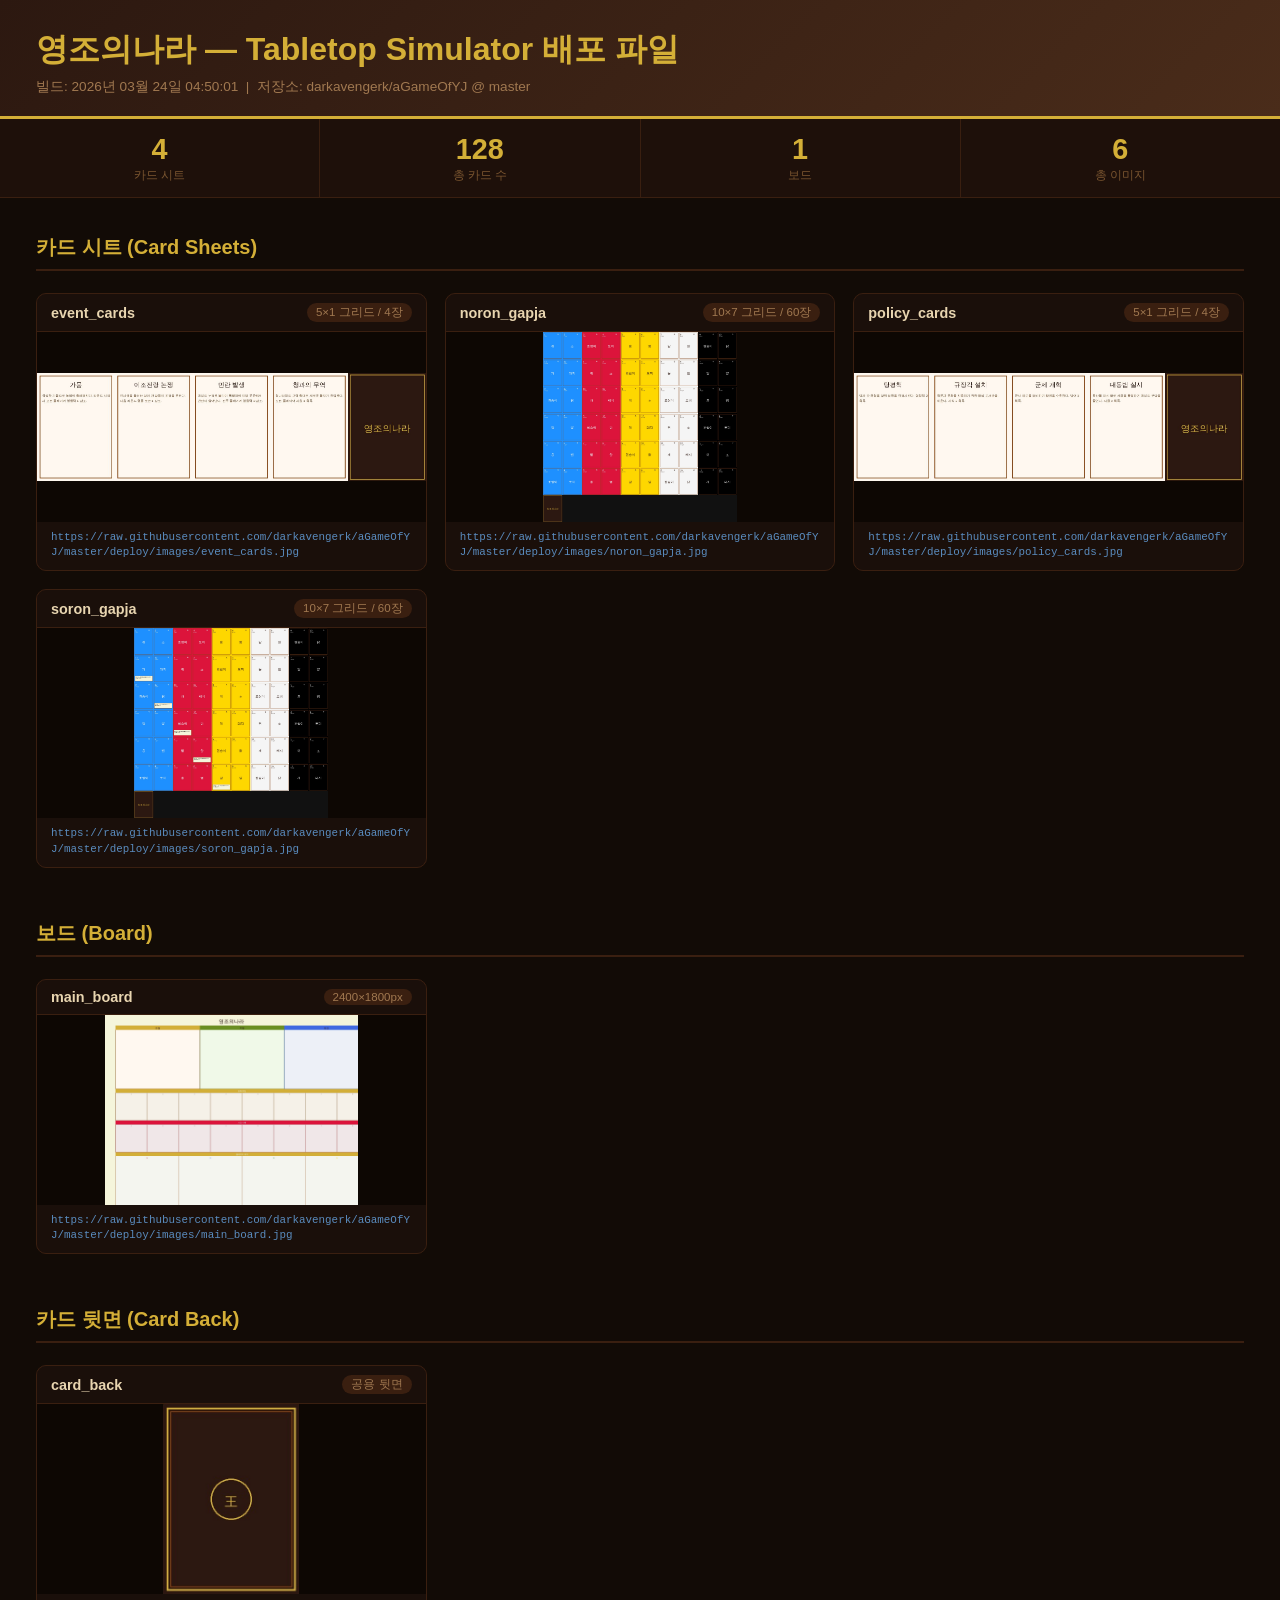
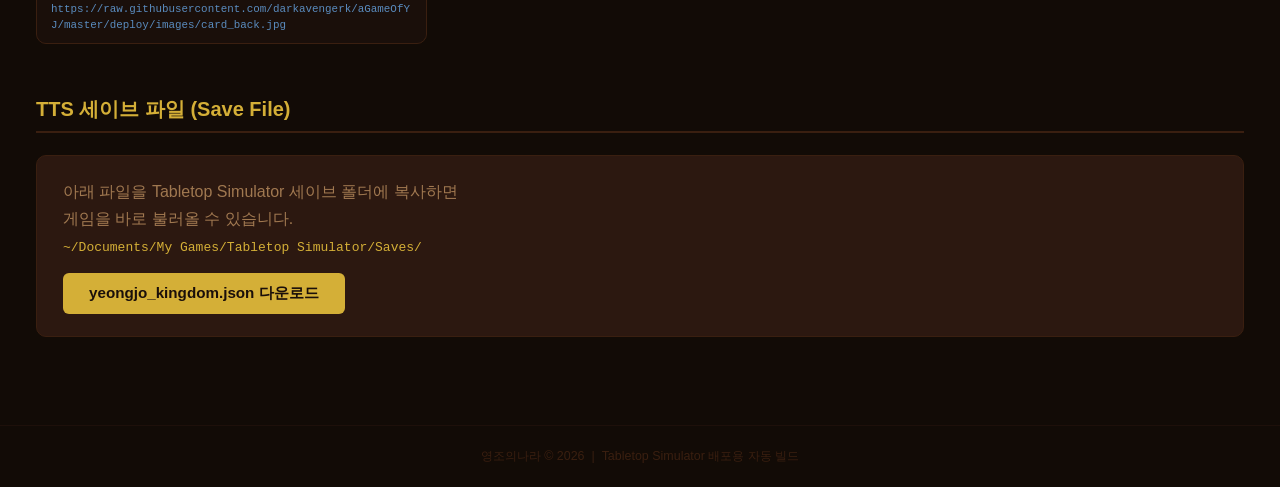
==== deploy/index.html @ 4de60154 "chore: rebuild TTS deploy assets [skip ci]" ====
<!DOCTYPE html>
<html lang="ko">
<head>
  <meta charset="UTF-8">
  <meta name="viewport" content="width=device-width, initial-scale=1.0">
  <title>영조의나라 — TTS 배포 파일</title>
  <style>
    *, *::before, *::after { box-sizing: border-box; margin: 0; padding: 0; }

    body {
      font-family: 'Malgun Gothic', 'Noto Sans KR', sans-serif;
      background: #120b06;
      color: #e8d5b0;
      min-height: 100vh;
    }

    /* ── 헤더 ── */
    header {
      background: linear-gradient(135deg, #2c1810 0%, #4a2c1a 100%);
      border-bottom: 3px solid #d4af37;
      padding: 28px 36px 20px;
    }
    header h1 { font-size: 2rem; color: #d4af37; margin-bottom: 6px; }
    header .meta { color: #a07850; font-size: 0.85rem; }

    /* ── 통계 바 ── */
    .stats-bar {
      display: flex;
      gap: 0;
      background: #1e100a;
      border-bottom: 1px solid #3a1f10;
    }
    .stat {
      flex: 1;
      display: flex;
      flex-direction: column;
      align-items: center;
      padding: 14px 0;
      border-right: 1px solid #3a1f10;
    }
    .stat:last-child { border-right: none; }
    .stat-value { font-size: 1.8rem; font-weight: 700; color: #d4af37; }
    .stat-label { font-size: 0.72rem; color: #7a5530; margin-top: 2px; }

    /* ── 메인 ── */
    main { padding: 36px; }

    section { margin-bottom: 52px; }
    section h2 {
      font-size: 1.25rem;
      color: #d4af37;
      border-bottom: 2px solid #3a1f10;
      padding-bottom: 8px;
      margin-bottom: 22px;
    }

    /* ── 그리드 ── */
    .grid {
      display: grid;
      grid-template-columns: repeat(auto-fill, minmax(300px, 1fr));
      gap: 18px;
    }

    /* ── 카드 아이템 ── */
    .card-item {
      background: #2c1810;
      border: 1px solid #3a1f10;
      border-radius: 10px;
      overflow: hidden;
      transition: border-color 0.2s, transform 0.15s;
    }
    .card-item:hover {
      border-color: #d4af37;
      transform: translateY(-2px);
    }

    .card-header {
      display: flex;
      justify-content: space-between;
      align-items: center;
      padding: 9px 14px;
      background: #1a0f0a;
      border-bottom: 1px solid #3a1f10;
    }
    .item-name { font-weight: 700; font-size: 0.9rem; }
    .item-badge {
      font-size: 0.72rem;
      color: #a07850;
      background: #3a1f10;
      padding: 2px 9px;
      border-radius: 12px;
      white-space: nowrap;
    }

    .card-item a { display: block; }
    .card-item img {
      width: 100%;
      height: 190px;
      object-fit: contain;
      background: #0d0703;
      display: block;
      transition: opacity 0.15s;
    }
    .card-item a:hover img { opacity: 0.85; }

    .card-footer {
      padding: 8px 14px 10px;
      background: #1a0f0a;
    }
    .card-footer code {
      font-size: 0.68rem;
      color: #5a8cbf;
      word-break: break-all;
      display: block;
      line-height: 1.4;
    }

    /* ── JSON 섹션 ── */
    .json-box {
      background: #2c1810;
      border: 1px solid #3a1f10;
      border-radius: 10px;
      padding: 22px 26px;
    }
    .json-box p { color: #a07850; margin-bottom: 14px; line-height: 1.7; }
    .json-box code { color: #d4af37; }
    .dl-btn {
      display: inline-block;
      background: #d4af37;
      color: #1a0f0a;
      text-decoration: none;
      padding: 10px 26px;
      border-radius: 6px;
      font-weight: 700;
      font-size: 0.95rem;
      transition: background 0.2s;
    }
    .dl-btn:hover { background: #f0d060; }

    /* ── 푸터 ── */
    footer {
      text-align: center;
      padding: 22px;
      color: #3a1f10;
      font-size: 0.78rem;
      border-top: 1px solid #1e100a;
    }
  </style>
</head>
<body>

<header>
  <h1>영조의나라 — Tabletop Simulator 배포 파일</h1>
  <div class="meta">
    빌드: 2026년 03월 24일 04:50:01 &nbsp;|&nbsp;
    저장소: darkavengerk/aGameOfYJ @ master
  </div>
</header>

<div class="stats-bar">
  <div class="stat">
    <span class="stat-value">4</span>
    <span class="stat-label">카드 시트</span>
  </div>
  <div class="stat">
    <span class="stat-value">128</span>
    <span class="stat-label">총 카드 수</span>
  </div>
  <div class="stat">
    <span class="stat-value">1</span>
    <span class="stat-label">보드</span>
  </div>
  <div class="stat">
    <span class="stat-value">6</span>
    <span class="stat-label">총 이미지</span>
  </div>
</div>

<main>

  <section>
    <h2>카드 시트 (Card Sheets)</h2>
    <div class="grid">
      
        <div class="card-item">
          <div class="card-header">
            <span class="item-name">event_cards</span>
            <span class="item-badge">5×1 그리드 / 4장</span>
          </div>
          <a href="images/event_cards.jpg" target="_blank" title="클릭하면 원본 크기로 열림">
            <img src="images/event_cards.jpg" alt="event_cards" loading="lazy">
          </a>
          <div class="card-footer">
            <code>https://raw.githubusercontent.com/darkavengerk/aGameOfYJ/master/deploy/images/event_cards.jpg</code>
          </div>
        </div>
        <div class="card-item">
          <div class="card-header">
            <span class="item-name">noron_gapja</span>
            <span class="item-badge">10×7 그리드 / 60장</span>
          </div>
          <a href="images/noron_gapja.jpg" target="_blank" title="클릭하면 원본 크기로 열림">
            <img src="images/noron_gapja.jpg" alt="noron_gapja" loading="lazy">
          </a>
          <div class="card-footer">
            <code>https://raw.githubusercontent.com/darkavengerk/aGameOfYJ/master/deploy/images/noron_gapja.jpg</code>
          </div>
        </div>
        <div class="card-item">
          <div class="card-header">
            <span class="item-name">policy_cards</span>
            <span class="item-badge">5×1 그리드 / 4장</span>
          </div>
          <a href="images/policy_cards.jpg" target="_blank" title="클릭하면 원본 크기로 열림">
            <img src="images/policy_cards.jpg" alt="policy_cards" loading="lazy">
          </a>
          <div class="card-footer">
            <code>https://raw.githubusercontent.com/darkavengerk/aGameOfYJ/master/deploy/images/policy_cards.jpg</code>
          </div>
        </div>
        <div class="card-item">
          <div class="card-header">
            <span class="item-name">soron_gapja</span>
            <span class="item-badge">10×7 그리드 / 60장</span>
          </div>
          <a href="images/soron_gapja.jpg" target="_blank" title="클릭하면 원본 크기로 열림">
            <img src="images/soron_gapja.jpg" alt="soron_gapja" loading="lazy">
          </a>
          <div class="card-footer">
            <code>https://raw.githubusercontent.com/darkavengerk/aGameOfYJ/master/deploy/images/soron_gapja.jpg</code>
          </div>
        </div>
    </div>
  </section>

  <section>
    <h2>보드 (Board)</h2>
    <div class="grid">
      
        <div class="card-item">
          <div class="card-header">
            <span class="item-name">main_board</span>
            <span class="item-badge">2400×1800px</span>
          </div>
          <a href="images/main_board.jpg" target="_blank" title="클릭하면 원본 크기로 열림">
            <img src="images/main_board.jpg" alt="main_board" loading="lazy">
          </a>
          <div class="card-footer">
            <code>https://raw.githubusercontent.com/darkavengerk/aGameOfYJ/master/deploy/images/main_board.jpg</code>
          </div>
        </div>
    </div>
  </section>

  <section>
    <h2>카드 뒷면 (Card Back)</h2>
    <div class="grid">
      <div class="card-item">
        <div class="card-header">
          <span class="item-name">card_back</span>
          <span class="item-badge">공용 뒷면</span>
        </div>
        <a href="images/card_back.jpg" target="_blank">
          <img src="images/card_back.jpg" alt="card_back" loading="lazy">
        </a>
        <div class="card-footer">
          <code>https://raw.githubusercontent.com/darkavengerk/aGameOfYJ/master/deploy/images/card_back.jpg</code>
        </div>
      </div>
    </div>
  </section>

  <section>
    <h2>TTS 세이브 파일 (Save File)</h2>
    <div class="json-box">
      <p>
        아래 파일을 Tabletop Simulator 세이브 폴더에 복사하면<br>
        게임을 바로 불러올 수 있습니다.<br>
        <code>~/Documents/My Games/Tabletop Simulator/Saves/</code>
      </p>
      <a href="yeongjo_kingdom.json" download class="dl-btn">
        yeongjo_kingdom.json 다운로드
      </a>
    </div>
  </section>

</main>

<footer>
  영조의나라 &copy; 2026 &nbsp;|&nbsp;
  Tabletop Simulator 배포용 자동 빌드
</footer>

</body>
</html>
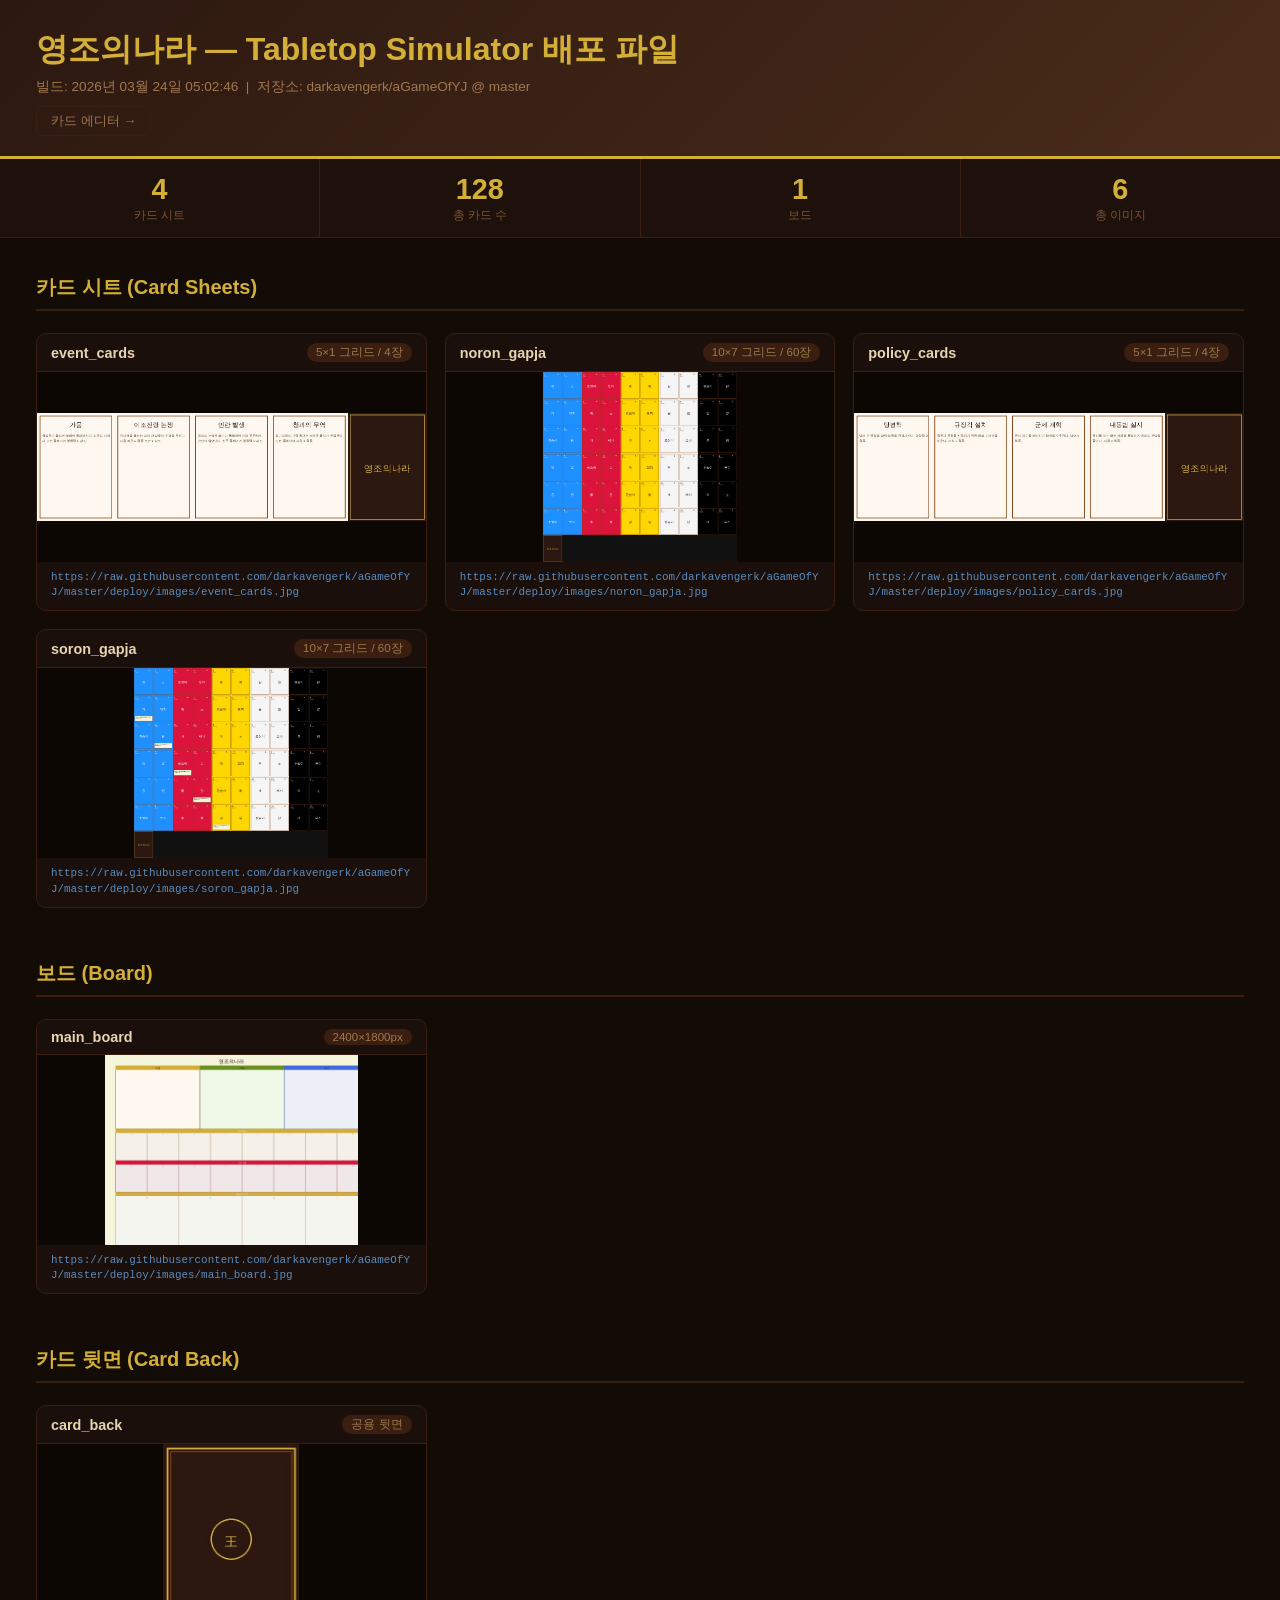
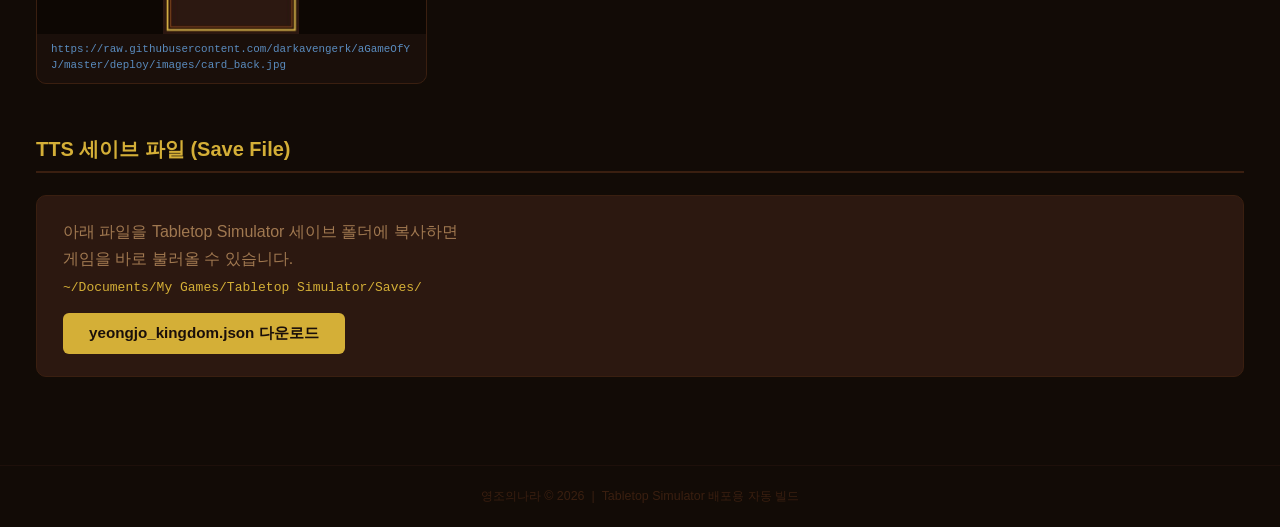
==== commit 11bd5021: "chore: rebuild TTS deploy assets [skip ci]" ====
--- a/deploy/index.html
+++ b/deploy/index.html
@@ -137,6 +137,25 @@
     }
     .dl-btn:hover { background: #f0d060; }
 
+    /* ── 헤더 내비 ── */
+    .header-nav {
+      margin-top: 10px;
+    }
+    .nav-link {
+      display: inline-block;
+      border: 1px solid #3a1f10;
+      color: #a07850;
+      text-decoration: none;
+      padding: 5px 14px;
+      border-radius: 6px;
+      font-size: 0.82rem;
+      transition: border-color .2s, color .2s;
+    }
+    .nav-link:hover {
+      border-color: #d4af37;
+      color: #d4af37;
+    }
+
     /* ── 푸터 ── */
     footer {
       text-align: center;
@@ -152,9 +171,12 @@
 <header>
   <h1>영조의나라 — Tabletop Simulator 배포 파일</h1>
   <div class="meta">
-    빌드: 2026년 03월 24일 04:50:01 &nbsp;|&nbsp;
+    빌드: 2026년 03월 24일 05:02:46 &nbsp;|&nbsp;
     저장소: darkavengerk/aGameOfYJ @ master
   </div>
+  <nav class="header-nav">
+    <a href="../editor/index.html" class="nav-link">카드 에디터 →</a>
+  </nav>
 </header>
 
 <div class="stats-bar">
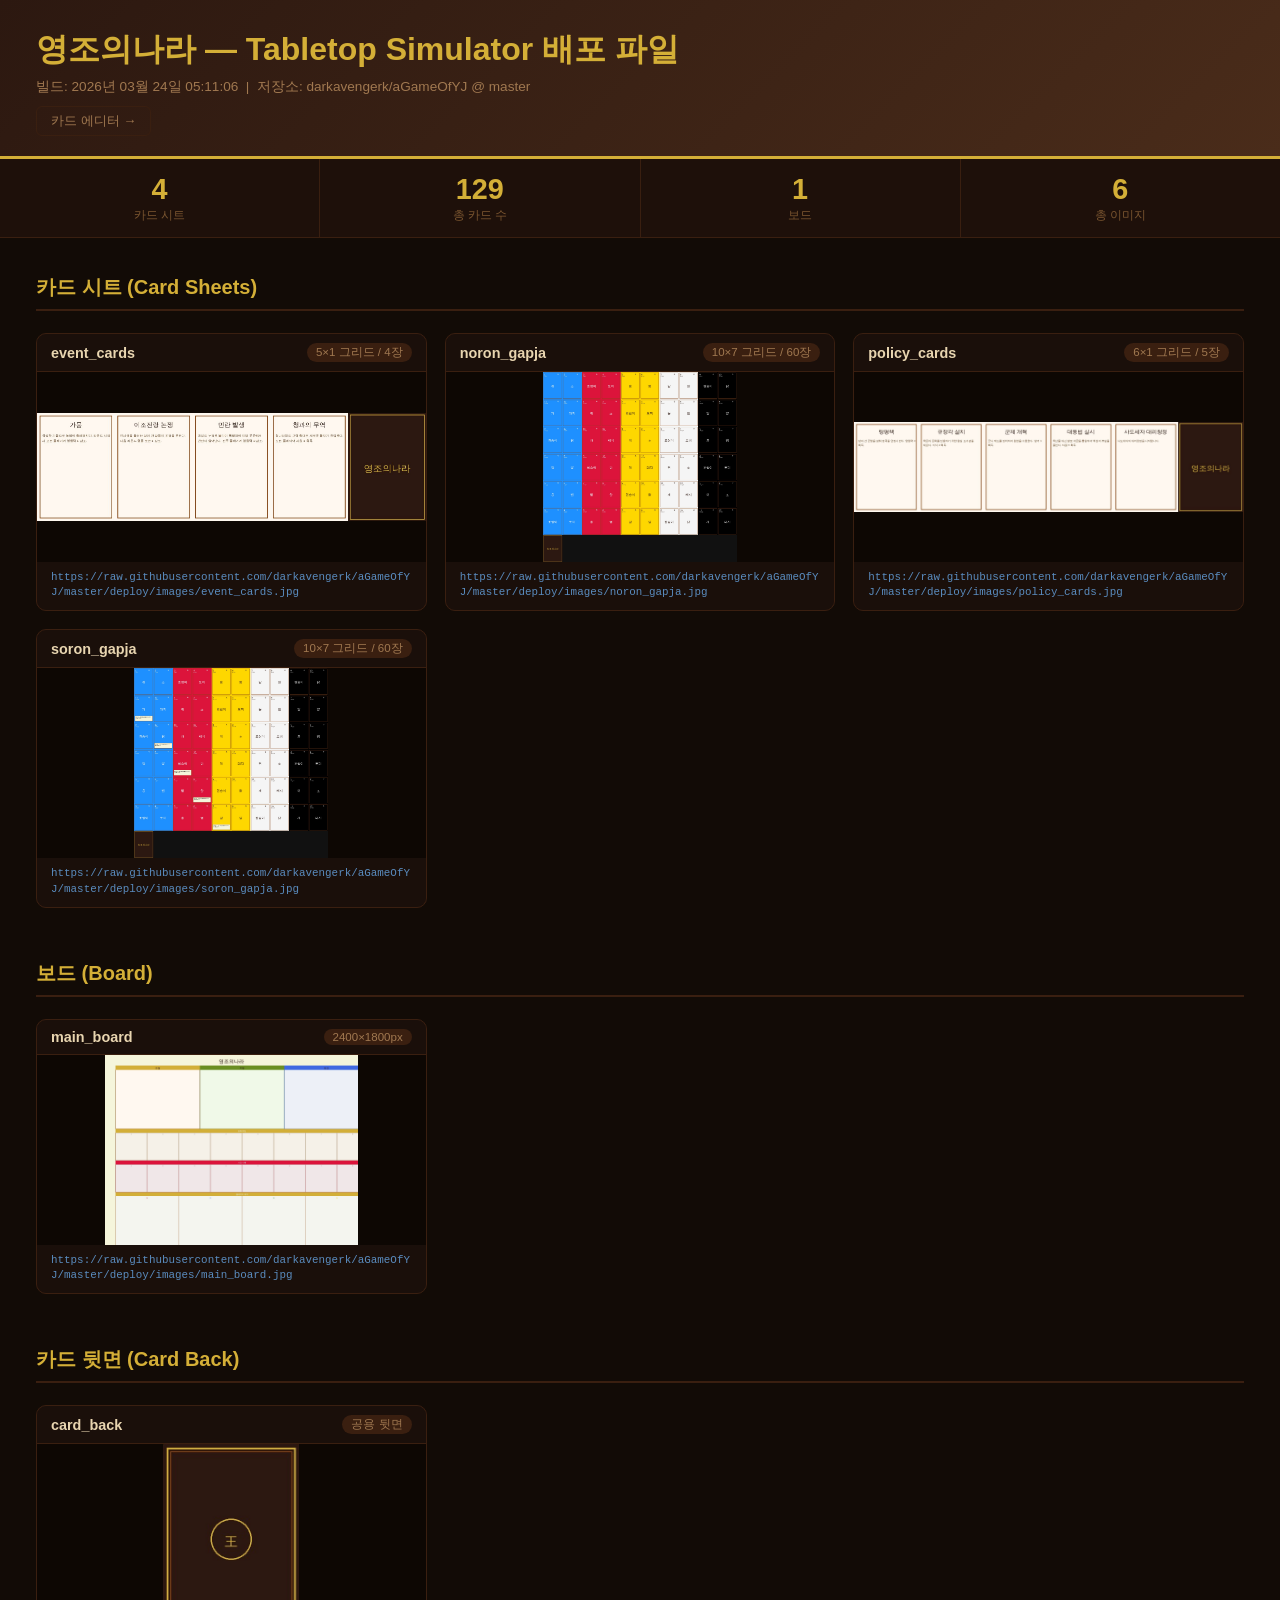
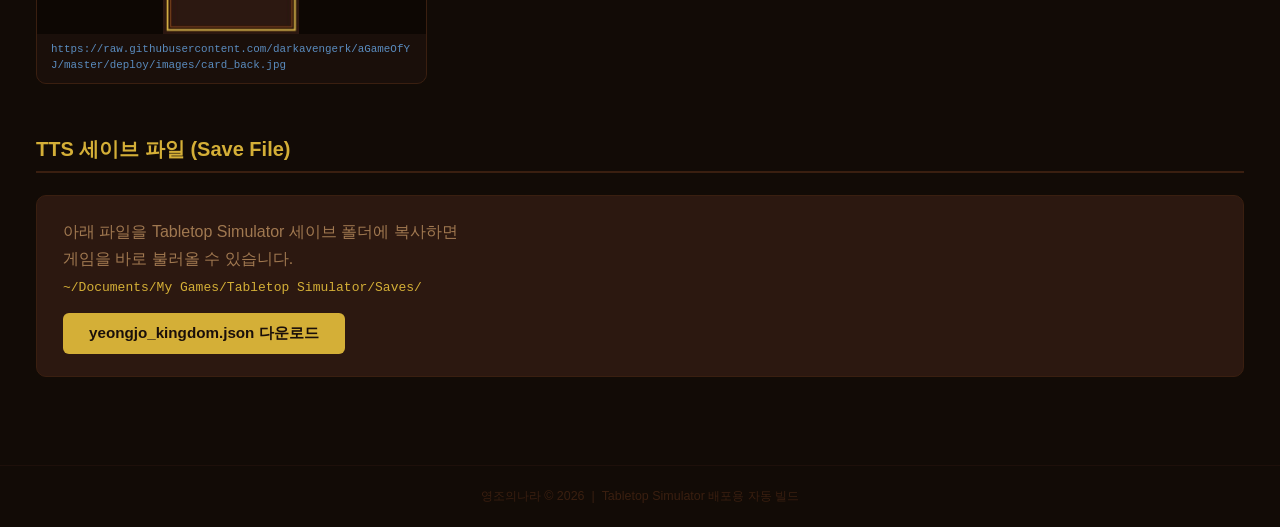
==== commit a8dbeab1: "chore: rebuild TTS deploy assets [skip ci]" ====
--- a/deploy/index.html
+++ b/deploy/index.html
@@ -171,7 +171,7 @@
 <header>
   <h1>영조의나라 — Tabletop Simulator 배포 파일</h1>
   <div class="meta">
-    빌드: 2026년 03월 24일 05:02:46 &nbsp;|&nbsp;
+    빌드: 2026년 03월 24일 05:11:06 &nbsp;|&nbsp;
     저장소: darkavengerk/aGameOfYJ @ master
   </div>
   <nav class="header-nav">
@@ -185,7 +185,7 @@
     <span class="stat-label">카드 시트</span>
   </div>
   <div class="stat">
-    <span class="stat-value">128</span>
+    <span class="stat-value">129</span>
     <span class="stat-label">총 카드 수</span>
   </div>
   <div class="stat">
@@ -231,7 +231,7 @@
         <div class="card-item">
           <div class="card-header">
             <span class="item-name">policy_cards</span>
-            <span class="item-badge">5×1 그리드 / 4장</span>
+            <span class="item-badge">6×1 그리드 / 5장</span>
           </div>
           <a href="images/policy_cards.jpg" target="_blank" title="클릭하면 원본 크기로 열림">
             <img src="images/policy_cards.jpg" alt="policy_cards" loading="lazy">
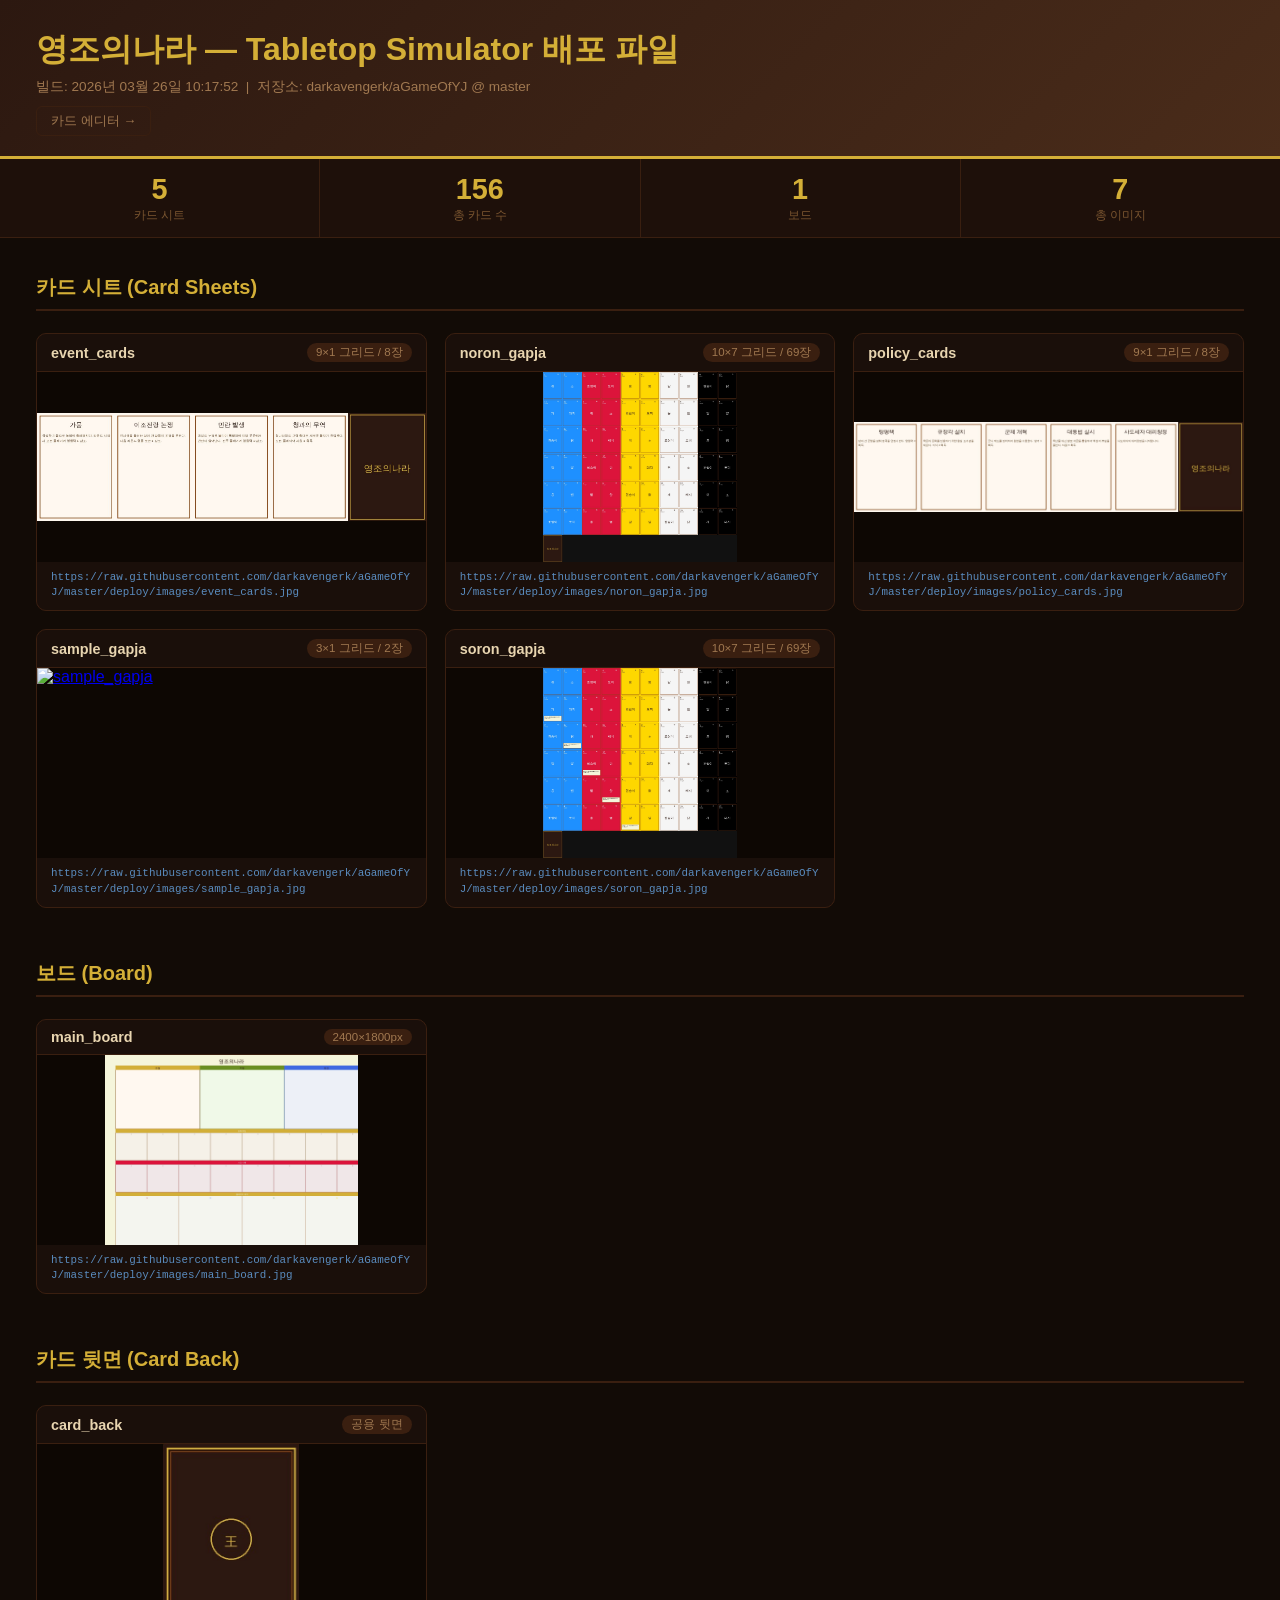
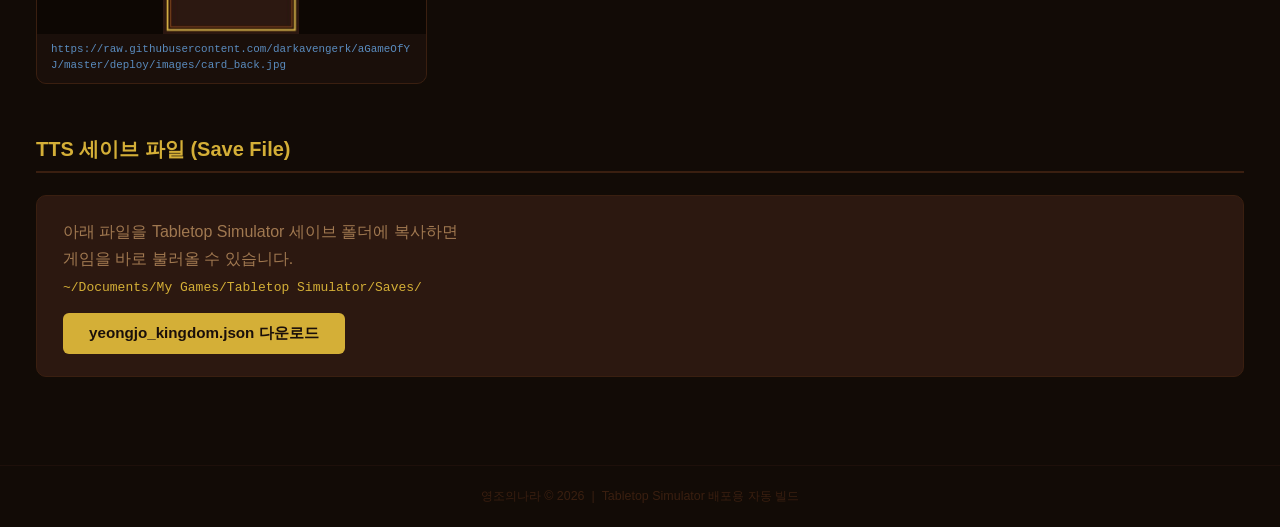
==== commit ca8b9776: "HTML 관련" ====
--- a/deploy/index.html
+++ b/deploy/index.html
@@ -171,7 +171,7 @@
 <header>
   <h1>영조의나라 — Tabletop Simulator 배포 파일</h1>
   <div class="meta">
-    빌드: 2026년 03월 24일 05:11:06 &nbsp;|&nbsp;
+    빌드: 2026년 03월 26일 10:17:52 &nbsp;|&nbsp;
     저장소: darkavengerk/aGameOfYJ @ master
   </div>
   <nav class="header-nav">
@@ -181,11 +181,11 @@
 
 <div class="stats-bar">
   <div class="stat">
-    <span class="stat-value">4</span>
+    <span class="stat-value">5</span>
     <span class="stat-label">카드 시트</span>
   </div>
   <div class="stat">
-    <span class="stat-value">129</span>
+    <span class="stat-value">156</span>
     <span class="stat-label">총 카드 수</span>
   </div>
   <div class="stat">
@@ -193,7 +193,7 @@
     <span class="stat-label">보드</span>
   </div>
   <div class="stat">
-    <span class="stat-value">6</span>
+    <span class="stat-value">7</span>
     <span class="stat-label">총 이미지</span>
   </div>
 </div>
@@ -207,7 +207,7 @@
         <div class="card-item">
           <div class="card-header">
             <span class="item-name">event_cards</span>
-            <span class="item-badge">5×1 그리드 / 4장</span>
+            <span class="item-badge">9×1 그리드 / 8장</span>
           </div>
           <a href="images/event_cards.jpg" target="_blank" title="클릭하면 원본 크기로 열림">
             <img src="images/event_cards.jpg" alt="event_cards" loading="lazy">
@@ -219,7 +219,7 @@
         <div class="card-item">
           <div class="card-header">
             <span class="item-name">noron_gapja</span>
-            <span class="item-badge">10×7 그리드 / 60장</span>
+            <span class="item-badge">10×7 그리드 / 69장</span>
           </div>
           <a href="images/noron_gapja.jpg" target="_blank" title="클릭하면 원본 크기로 열림">
             <img src="images/noron_gapja.jpg" alt="noron_gapja" loading="lazy">
@@ -231,7 +231,7 @@
         <div class="card-item">
           <div class="card-header">
             <span class="item-name">policy_cards</span>
-            <span class="item-badge">6×1 그리드 / 5장</span>
+            <span class="item-badge">9×1 그리드 / 8장</span>
           </div>
           <a href="images/policy_cards.jpg" target="_blank" title="클릭하면 원본 크기로 열림">
             <img src="images/policy_cards.jpg" alt="policy_cards" loading="lazy">
@@ -242,8 +242,20 @@
         </div>
         <div class="card-item">
           <div class="card-header">
+            <span class="item-name">sample_gapja</span>
+            <span class="item-badge">3×1 그리드 / 2장</span>
+          </div>
+          <a href="images/sample_gapja.jpg" target="_blank" title="클릭하면 원본 크기로 열림">
+            <img src="images/sample_gapja.jpg" alt="sample_gapja" loading="lazy">
+          </a>
+          <div class="card-footer">
+            <code>https://raw.githubusercontent.com/darkavengerk/aGameOfYJ/master/deploy/images/sample_gapja.jpg</code>
+          </div>
+        </div>
+        <div class="card-item">
+          <div class="card-header">
             <span class="item-name">soron_gapja</span>
-            <span class="item-badge">10×7 그리드 / 60장</span>
+            <span class="item-badge">10×7 그리드 / 69장</span>
           </div>
           <a href="images/soron_gapja.jpg" target="_blank" title="클릭하면 원본 크기로 열림">
             <img src="images/soron_gapja.jpg" alt="soron_gapja" loading="lazy">
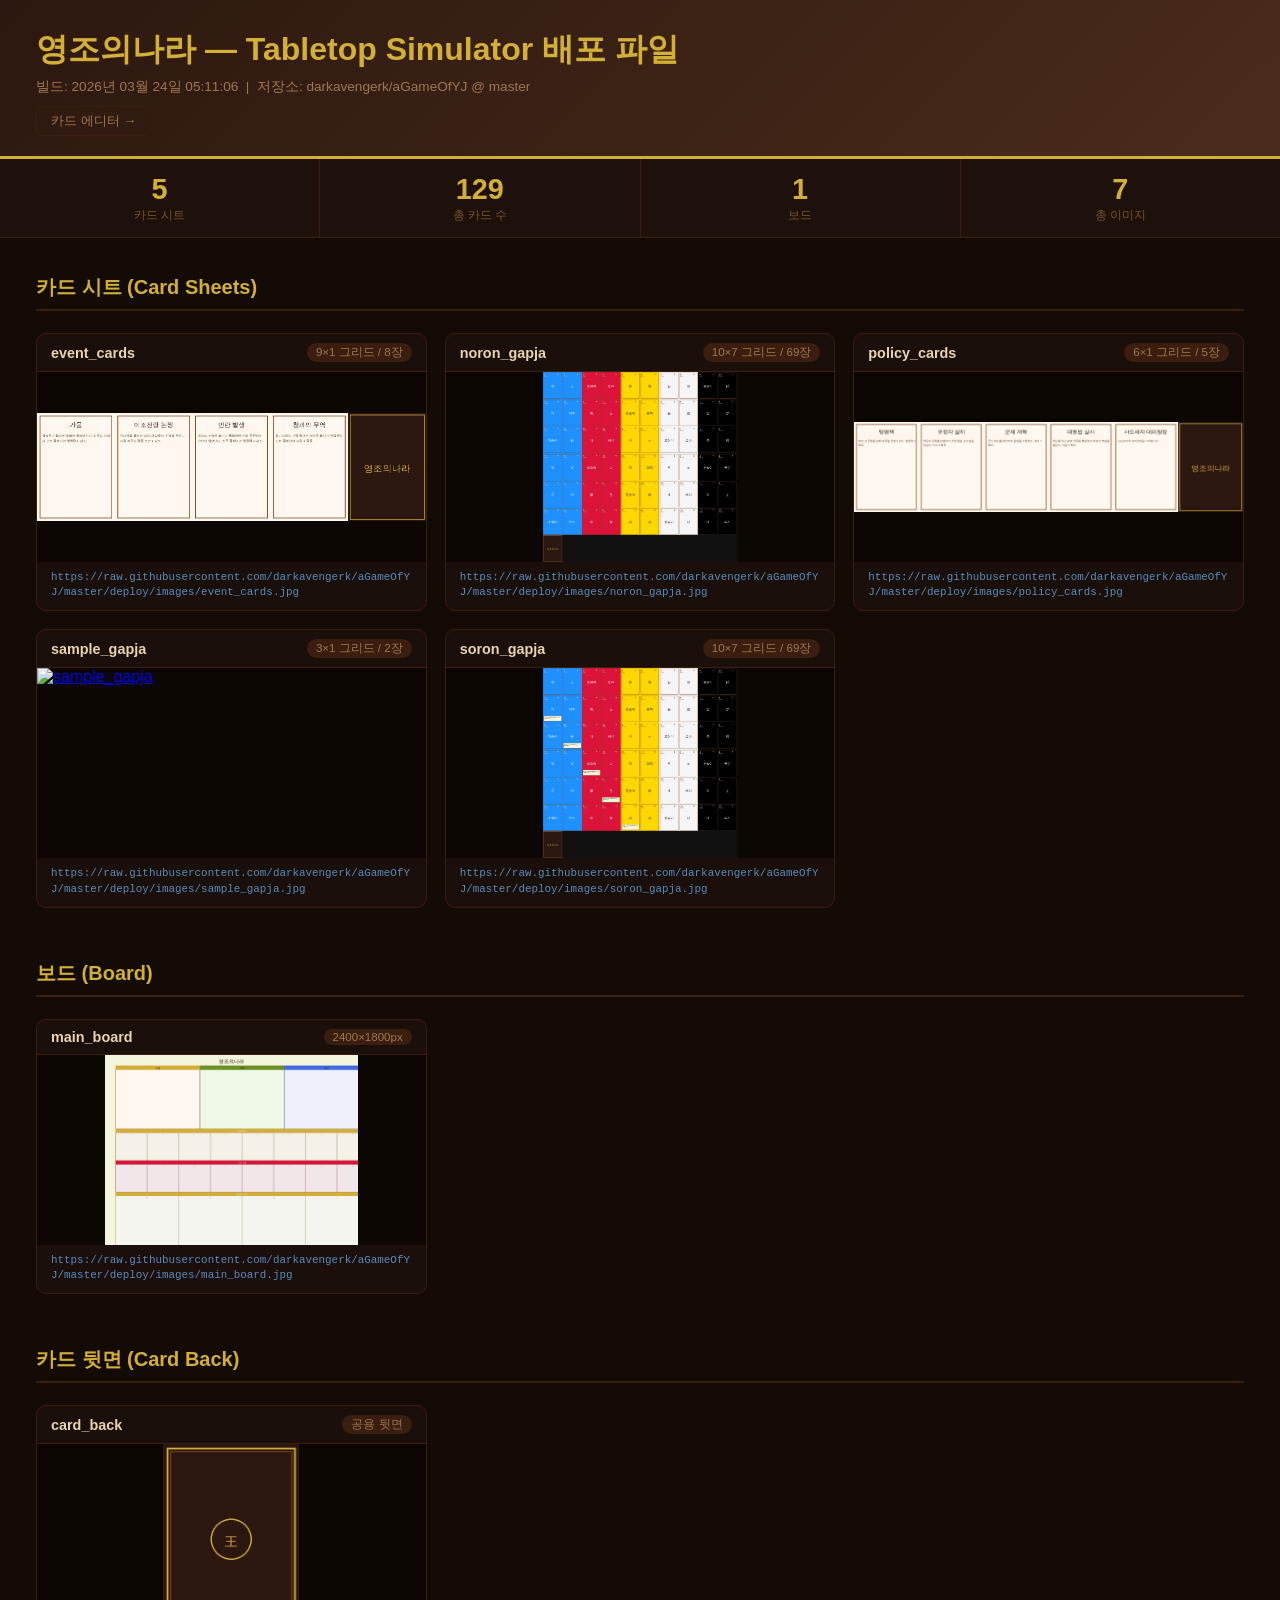
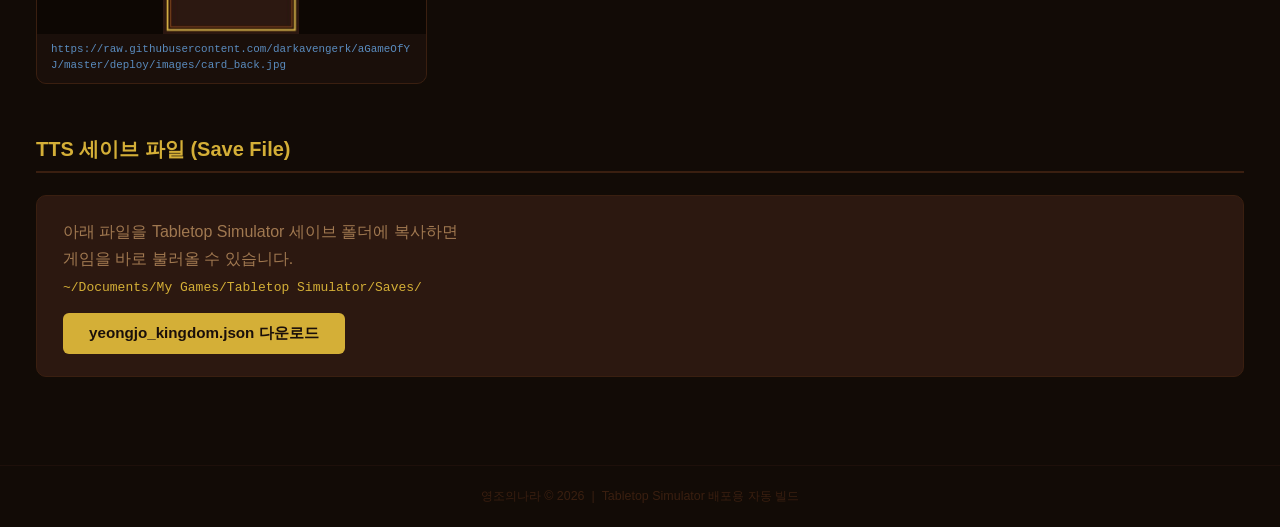
==== commit f1e6adb5: "Merge branch 'master' of https://github.com/darkavengerk/------" ====
--- a/deploy/index.html
+++ b/deploy/index.html
@@ -171,7 +171,7 @@
 <header>
   <h1>영조의나라 — Tabletop Simulator 배포 파일</h1>
   <div class="meta">
-    빌드: 2026년 03월 26일 10:17:52 &nbsp;|&nbsp;
+    빌드: 2026년 03월 24일 05:11:06 &nbsp;|&nbsp;
     저장소: darkavengerk/aGameOfYJ @ master
   </div>
   <nav class="header-nav">
@@ -185,7 +185,7 @@
     <span class="stat-label">카드 시트</span>
   </div>
   <div class="stat">
-    <span class="stat-value">156</span>
+    <span class="stat-value">129</span>
     <span class="stat-label">총 카드 수</span>
   </div>
   <div class="stat">
@@ -231,7 +231,7 @@
         <div class="card-item">
           <div class="card-header">
             <span class="item-name">policy_cards</span>
-            <span class="item-badge">9×1 그리드 / 8장</span>
+            <span class="item-badge">6×1 그리드 / 5장</span>
           </div>
           <a href="images/policy_cards.jpg" target="_blank" title="클릭하면 원본 크기로 열림">
             <img src="images/policy_cards.jpg" alt="policy_cards" loading="lazy">
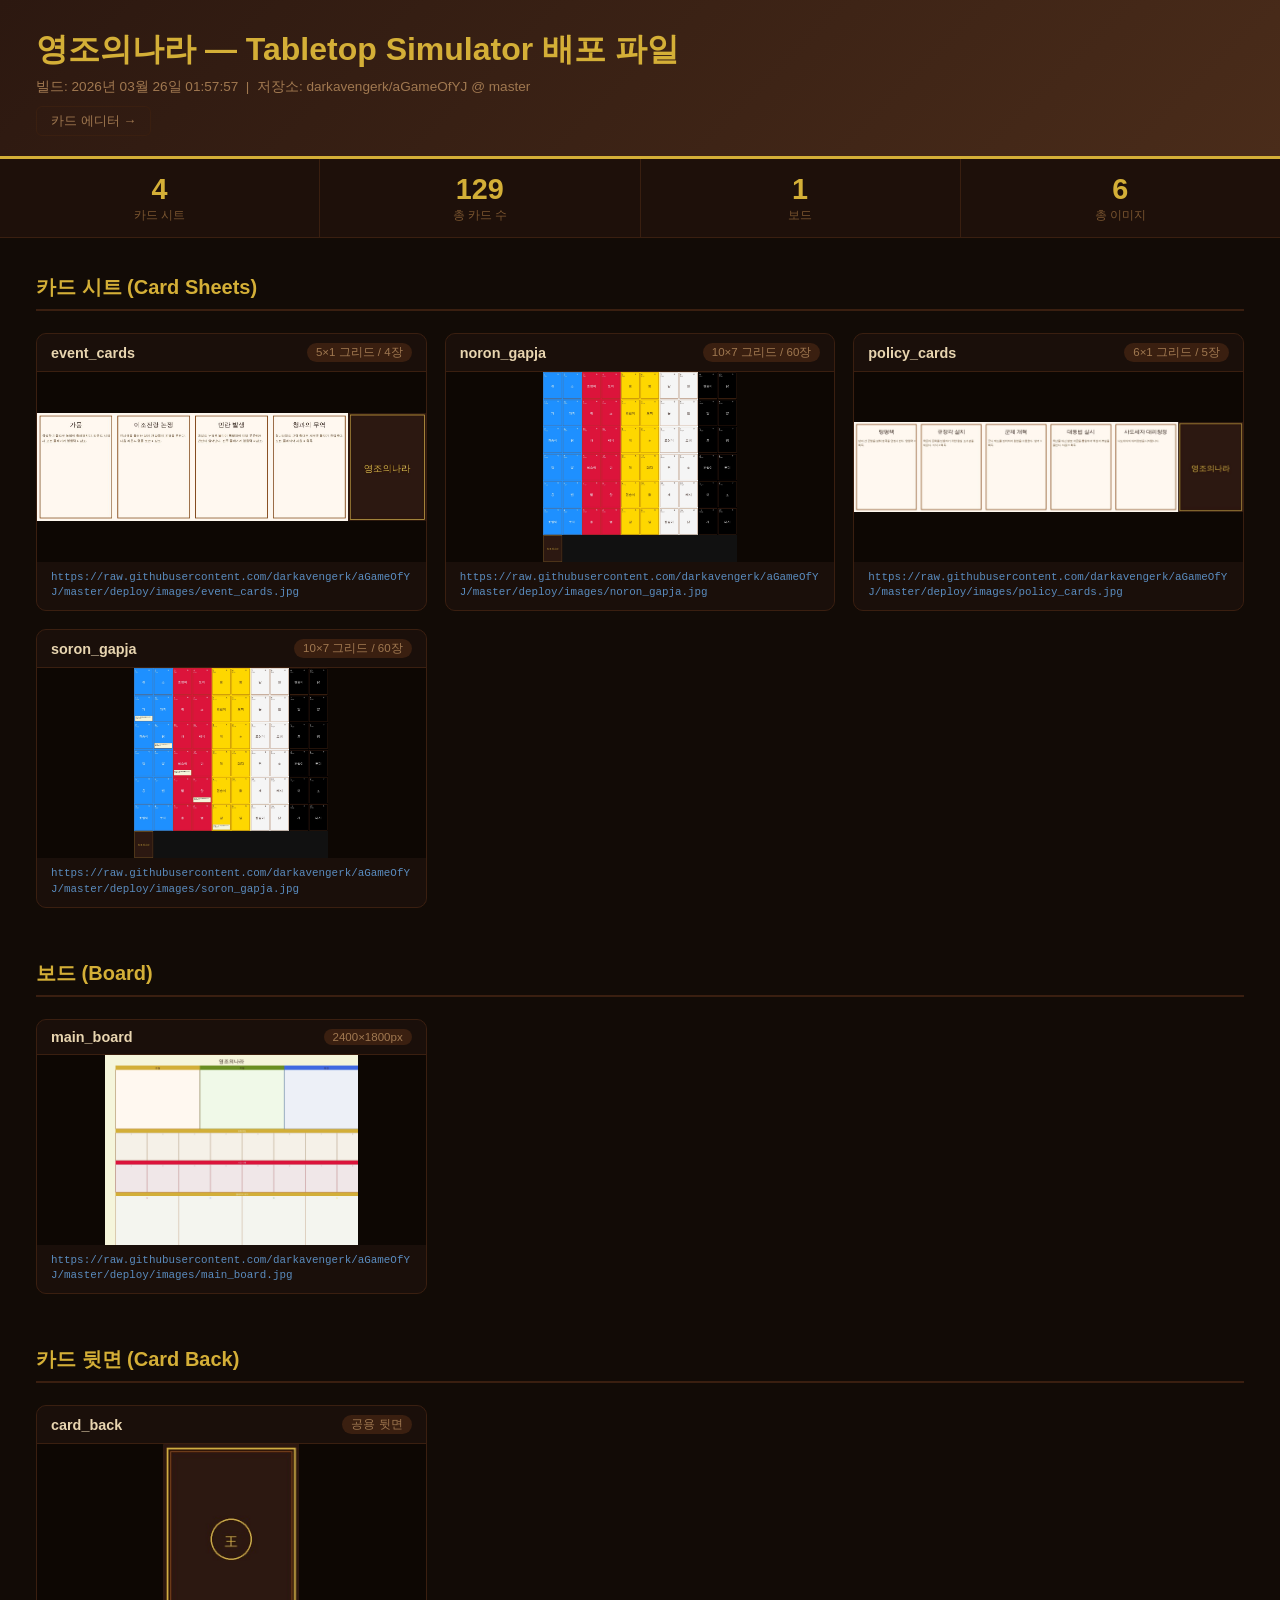
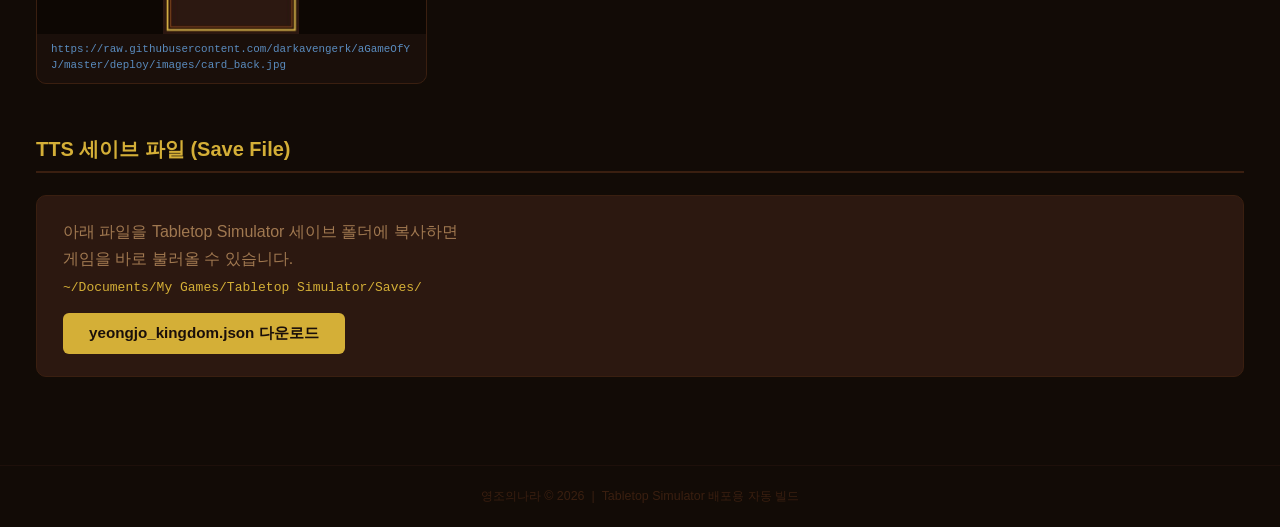
==== commit 902d5672: "chore: rebuild TTS deploy assets [skip ci]" ====
--- a/deploy/index.html
+++ b/deploy/index.html
@@ -171,7 +171,7 @@
 <header>
   <h1>영조의나라 — Tabletop Simulator 배포 파일</h1>
   <div class="meta">
-    빌드: 2026년 03월 24일 05:11:06 &nbsp;|&nbsp;
+    빌드: 2026년 03월 26일 01:57:57 &nbsp;|&nbsp;
     저장소: darkavengerk/aGameOfYJ @ master
   </div>
   <nav class="header-nav">
@@ -181,7 +181,7 @@
 
 <div class="stats-bar">
   <div class="stat">
-    <span class="stat-value">5</span>
+    <span class="stat-value">4</span>
     <span class="stat-label">카드 시트</span>
   </div>
   <div class="stat">
@@ -193,7 +193,7 @@
     <span class="stat-label">보드</span>
   </div>
   <div class="stat">
-    <span class="stat-value">7</span>
+    <span class="stat-value">6</span>
     <span class="stat-label">총 이미지</span>
   </div>
 </div>
@@ -207,7 +207,7 @@
         <div class="card-item">
           <div class="card-header">
             <span class="item-name">event_cards</span>
-            <span class="item-badge">9×1 그리드 / 8장</span>
+            <span class="item-badge">5×1 그리드 / 4장</span>
           </div>
           <a href="images/event_cards.jpg" target="_blank" title="클릭하면 원본 크기로 열림">
             <img src="images/event_cards.jpg" alt="event_cards" loading="lazy">
@@ -219,7 +219,7 @@
         <div class="card-item">
           <div class="card-header">
             <span class="item-name">noron_gapja</span>
-            <span class="item-badge">10×7 그리드 / 69장</span>
+            <span class="item-badge">10×7 그리드 / 60장</span>
           </div>
           <a href="images/noron_gapja.jpg" target="_blank" title="클릭하면 원본 크기로 열림">
             <img src="images/noron_gapja.jpg" alt="noron_gapja" loading="lazy">
@@ -242,20 +242,8 @@
         </div>
         <div class="card-item">
           <div class="card-header">
-            <span class="item-name">sample_gapja</span>
-            <span class="item-badge">3×1 그리드 / 2장</span>
-          </div>
-          <a href="images/sample_gapja.jpg" target="_blank" title="클릭하면 원본 크기로 열림">
-            <img src="images/sample_gapja.jpg" alt="sample_gapja" loading="lazy">
-          </a>
-          <div class="card-footer">
-            <code>https://raw.githubusercontent.com/darkavengerk/aGameOfYJ/master/deploy/images/sample_gapja.jpg</code>
-          </div>
-        </div>
-        <div class="card-item">
-          <div class="card-header">
             <span class="item-name">soron_gapja</span>
-            <span class="item-badge">10×7 그리드 / 69장</span>
+            <span class="item-badge">10×7 그리드 / 60장</span>
           </div>
           <a href="images/soron_gapja.jpg" target="_blank" title="클릭하면 원본 크기로 열림">
             <img src="images/soron_gapja.jpg" alt="soron_gapja" loading="lazy">
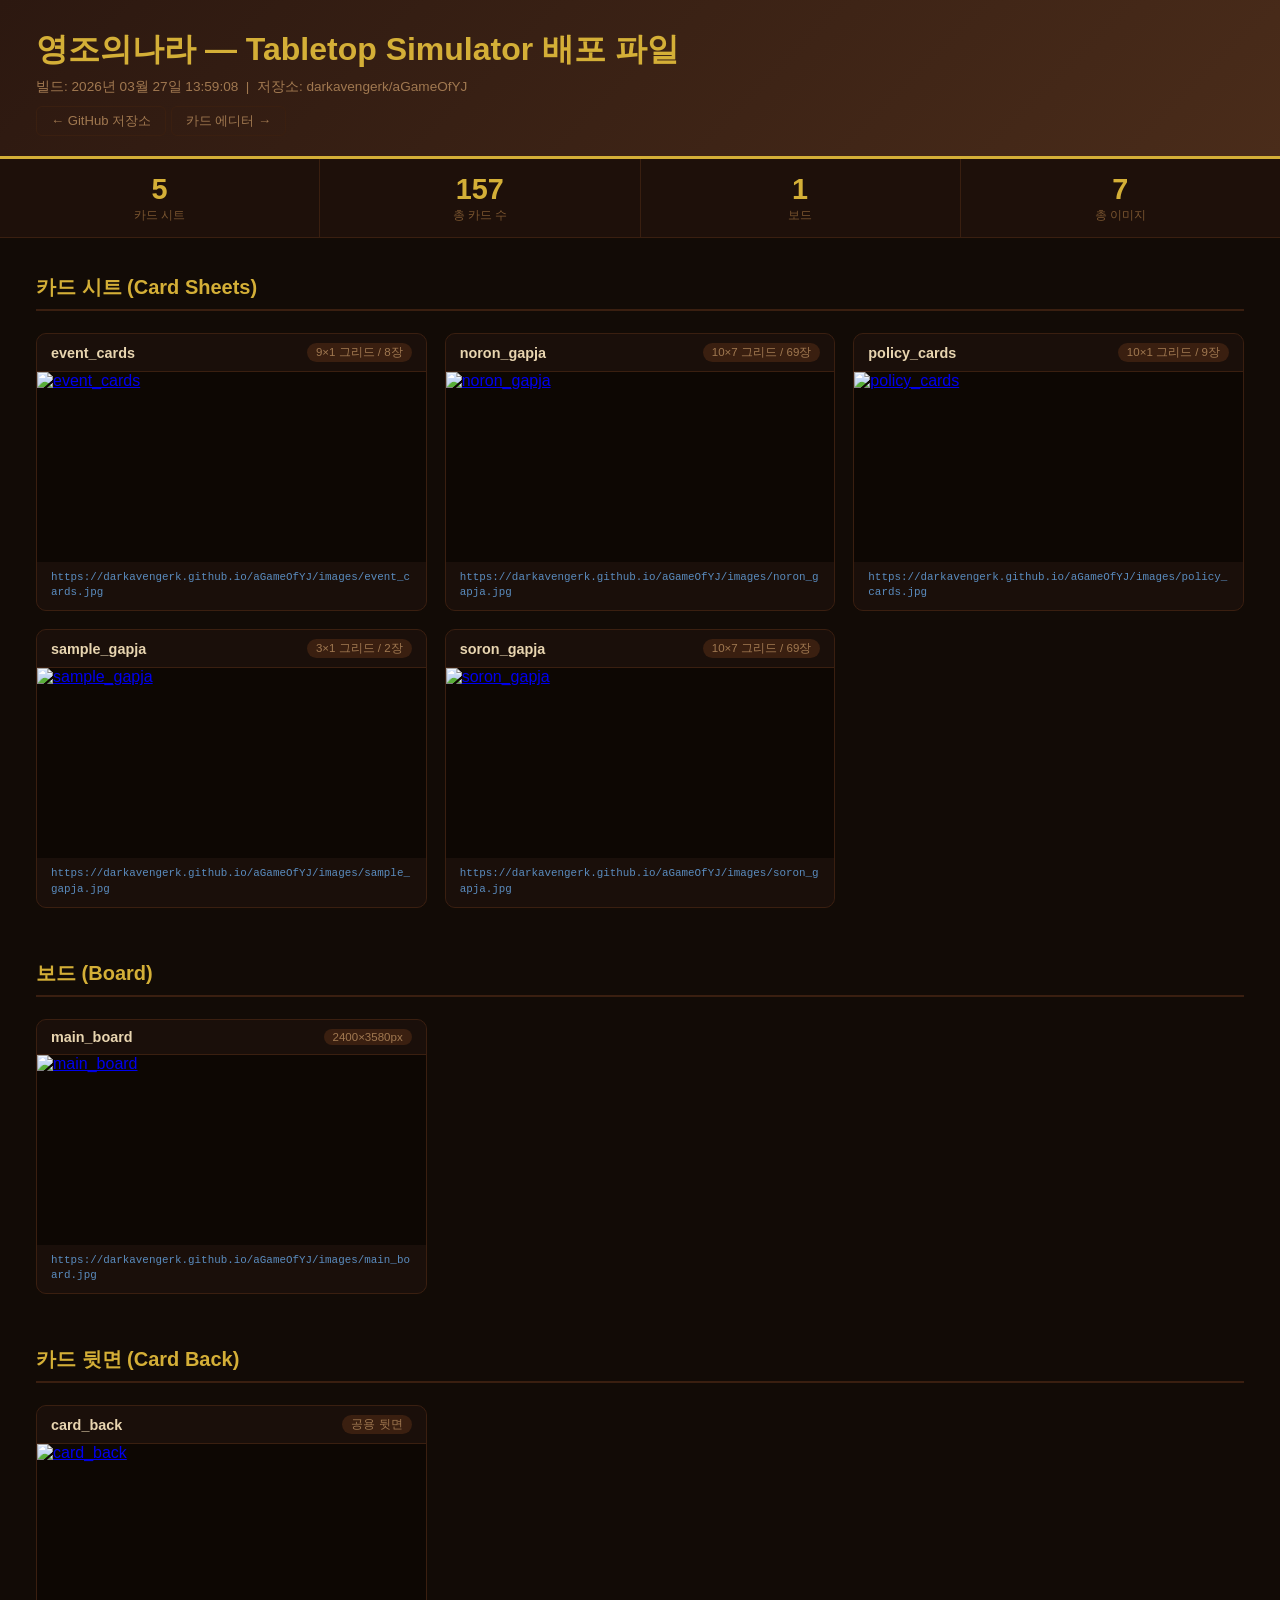
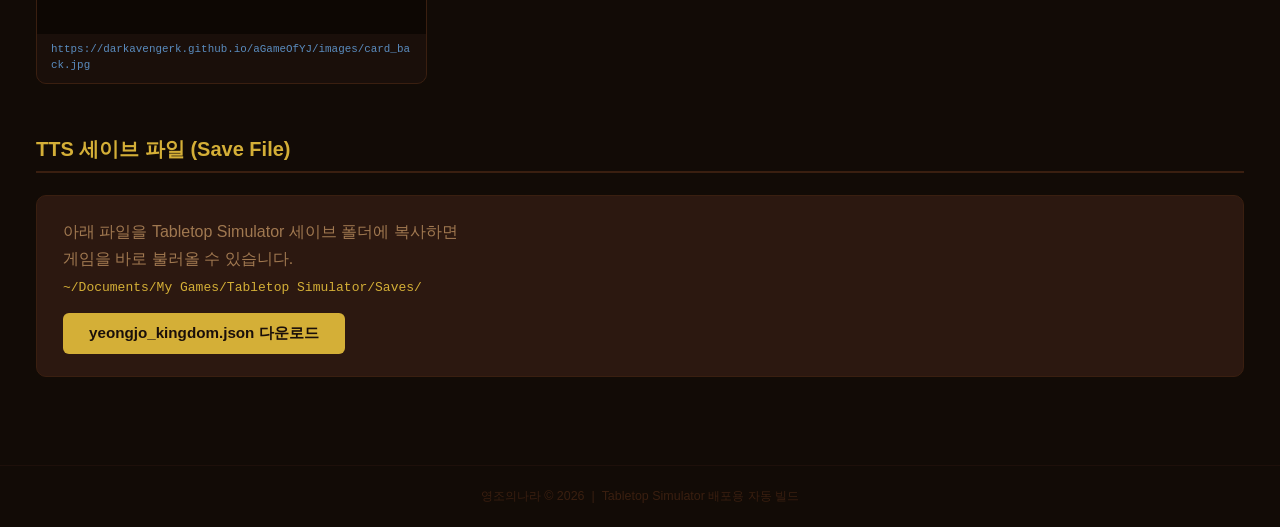
==== commit c41ca3b1: "Merge branch 'master' of https://github.com/darkavengerk/------" ====
--- a/deploy/index.html
+++ b/deploy/index.html
@@ -171,21 +171,22 @@
 <header>
   <h1>영조의나라 — Tabletop Simulator 배포 파일</h1>
   <div class="meta">
-    빌드: 2026년 03월 26일 01:57:57 &nbsp;|&nbsp;
-    저장소: darkavengerk/aGameOfYJ @ master
+    빌드: 2026년 03월 27일 13:59:08 &nbsp;|&nbsp;
+    저장소: darkavengerk/aGameOfYJ
   </div>
   <nav class="header-nav">
+    <a href="https://github.com/darkavengerk/aGameOfYJ" class="nav-link" target="_blank">← GitHub 저장소</a>
     <a href="../editor/index.html" class="nav-link">카드 에디터 →</a>
   </nav>
 </header>
 
 <div class="stats-bar">
   <div class="stat">
-    <span class="stat-value">4</span>
+    <span class="stat-value">5</span>
     <span class="stat-label">카드 시트</span>
   </div>
   <div class="stat">
-    <span class="stat-value">129</span>
+    <span class="stat-value">157</span>
     <span class="stat-label">총 카드 수</span>
   </div>
   <div class="stat">
@@ -193,7 +194,7 @@
     <span class="stat-label">보드</span>
   </div>
   <div class="stat">
-    <span class="stat-value">6</span>
+    <span class="stat-value">7</span>
     <span class="stat-label">총 이미지</span>
   </div>
 </div>
@@ -207,49 +208,61 @@
         <div class="card-item">
           <div class="card-header">
             <span class="item-name">event_cards</span>
-            <span class="item-badge">5×1 그리드 / 4장</span>
+            <span class="item-badge">9×1 그리드 / 8장</span>
           </div>
           <a href="images/event_cards.jpg" target="_blank" title="클릭하면 원본 크기로 열림">
             <img src="images/event_cards.jpg" alt="event_cards" loading="lazy">
           </a>
           <div class="card-footer">
-            <code>https://raw.githubusercontent.com/darkavengerk/aGameOfYJ/master/deploy/images/event_cards.jpg</code>
+            <code>https://darkavengerk.github.io/aGameOfYJ/images/event_cards.jpg</code>
           </div>
         </div>
         <div class="card-item">
           <div class="card-header">
             <span class="item-name">noron_gapja</span>
-            <span class="item-badge">10×7 그리드 / 60장</span>
+            <span class="item-badge">10×7 그리드 / 69장</span>
           </div>
           <a href="images/noron_gapja.jpg" target="_blank" title="클릭하면 원본 크기로 열림">
             <img src="images/noron_gapja.jpg" alt="noron_gapja" loading="lazy">
           </a>
           <div class="card-footer">
-            <code>https://raw.githubusercontent.com/darkavengerk/aGameOfYJ/master/deploy/images/noron_gapja.jpg</code>
+            <code>https://darkavengerk.github.io/aGameOfYJ/images/noron_gapja.jpg</code>
           </div>
         </div>
         <div class="card-item">
           <div class="card-header">
             <span class="item-name">policy_cards</span>
-            <span class="item-badge">6×1 그리드 / 5장</span>
+            <span class="item-badge">10×1 그리드 / 9장</span>
           </div>
           <a href="images/policy_cards.jpg" target="_blank" title="클릭하면 원본 크기로 열림">
             <img src="images/policy_cards.jpg" alt="policy_cards" loading="lazy">
           </a>
           <div class="card-footer">
-            <code>https://raw.githubusercontent.com/darkavengerk/aGameOfYJ/master/deploy/images/policy_cards.jpg</code>
+            <code>https://darkavengerk.github.io/aGameOfYJ/images/policy_cards.jpg</code>
+          </div>
+        </div>
+        <div class="card-item">
+          <div class="card-header">
+            <span class="item-name">sample_gapja</span>
+            <span class="item-badge">3×1 그리드 / 2장</span>
+          </div>
+          <a href="images/sample_gapja.jpg" target="_blank" title="클릭하면 원본 크기로 열림">
+            <img src="images/sample_gapja.jpg" alt="sample_gapja" loading="lazy">
+          </a>
+          <div class="card-footer">
+            <code>https://darkavengerk.github.io/aGameOfYJ/images/sample_gapja.jpg</code>
           </div>
         </div>
         <div class="card-item">
           <div class="card-header">
             <span class="item-name">soron_gapja</span>
-            <span class="item-badge">10×7 그리드 / 60장</span>
+            <span class="item-badge">10×7 그리드 / 69장</span>
           </div>
           <a href="images/soron_gapja.jpg" target="_blank" title="클릭하면 원본 크기로 열림">
             <img src="images/soron_gapja.jpg" alt="soron_gapja" loading="lazy">
           </a>
           <div class="card-footer">
-            <code>https://raw.githubusercontent.com/darkavengerk/aGameOfYJ/master/deploy/images/soron_gapja.jpg</code>
+            <code>https://darkavengerk.github.io/aGameOfYJ/images/soron_gapja.jpg</code>
           </div>
         </div>
     </div>
@@ -262,13 +275,13 @@
         <div class="card-item">
           <div class="card-header">
             <span class="item-name">main_board</span>
-            <span class="item-badge">2400×1800px</span>
+            <span class="item-badge">2400×3580px</span>
           </div>
           <a href="images/main_board.jpg" target="_blank" title="클릭하면 원본 크기로 열림">
             <img src="images/main_board.jpg" alt="main_board" loading="lazy">
           </a>
           <div class="card-footer">
-            <code>https://raw.githubusercontent.com/darkavengerk/aGameOfYJ/master/deploy/images/main_board.jpg</code>
+            <code>https://darkavengerk.github.io/aGameOfYJ/images/main_board.jpg</code>
           </div>
         </div>
     </div>
@@ -286,7 +299,7 @@
           <img src="images/card_back.jpg" alt="card_back" loading="lazy">
         </a>
         <div class="card-footer">
-          <code>https://raw.githubusercontent.com/darkavengerk/aGameOfYJ/master/deploy/images/card_back.jpg</code>
+          <code>https://darkavengerk.github.io/aGameOfYJ/images/card_back.jpg</code>
         </div>
       </div>
     </div>
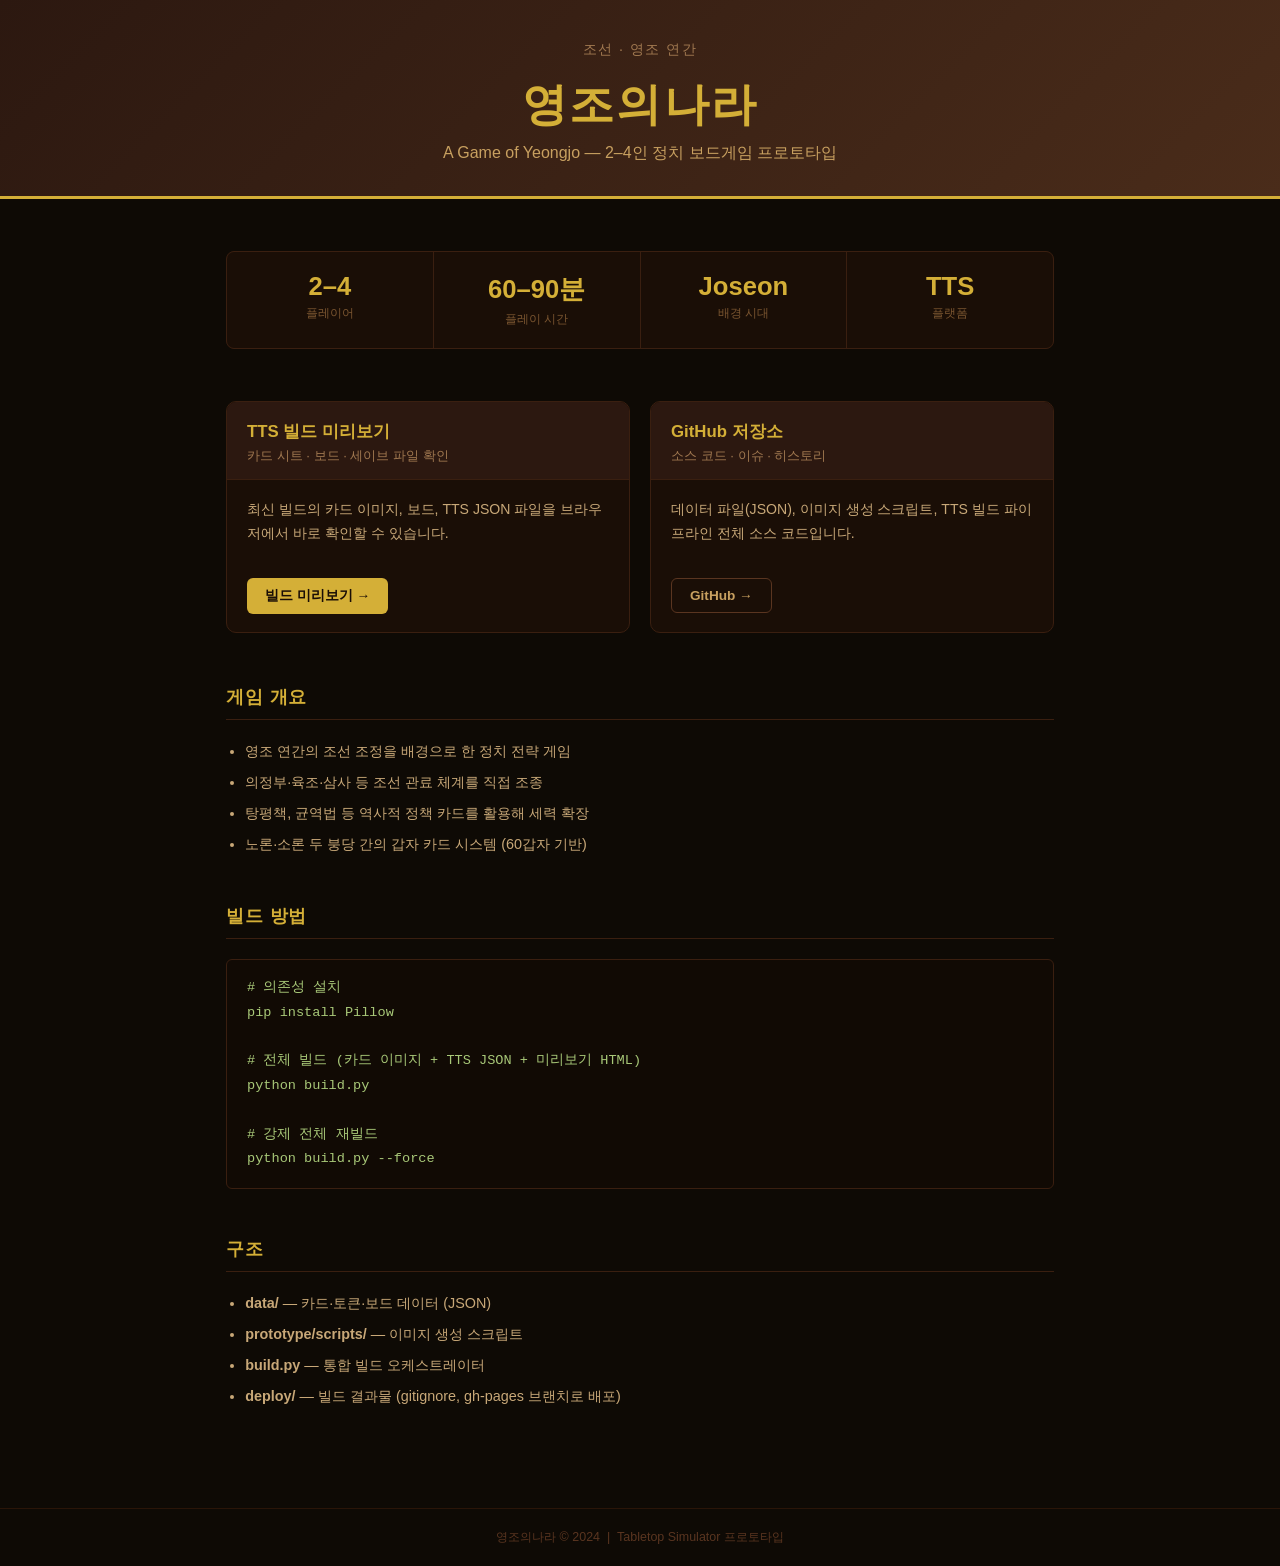
==== commit 11db7322: "chore: rebuild TTS deploy assets [skip ci]" ====
--- a/deploy/index.html
+++ b/deploy/index.html
@@ -3,327 +3,218 @@
 <head>
   <meta charset="UTF-8">
   <meta name="viewport" content="width=device-width, initial-scale=1.0">
-  <title>영조의나라 — TTS 배포 파일</title>
+  <title>영조의나라 — 보드게임 프로젝트</title>
   <style>
     *, *::before, *::after { box-sizing: border-box; margin: 0; padding: 0; }
 
     body {
       font-family: 'Malgun Gothic', 'Noto Sans KR', sans-serif;
-      background: #120b06;
+      background: #0e0a05;
       color: #e8d5b0;
       min-height: 100vh;
-    }
-
-    /* ── 헤더 ── */
+      display: flex;
+      flex-direction: column;
+    }
+
     header {
       background: linear-gradient(135deg, #2c1810 0%, #4a2c1a 100%);
       border-bottom: 3px solid #d4af37;
-      padding: 28px 36px 20px;
-    }
-    header h1 { font-size: 2rem; color: #d4af37; margin-bottom: 6px; }
-    header .meta { color: #a07850; font-size: 0.85rem; }
-
-    /* ── 통계 바 ── */
-    .stats-bar {
-      display: flex;
-      gap: 0;
-      background: #1e100a;
-      border-bottom: 1px solid #3a1f10;
-    }
-    .stat {
-      flex: 1;
-      display: flex;
-      flex-direction: column;
-      align-items: center;
-      padding: 14px 0;
-      border-right: 1px solid #3a1f10;
-    }
-    .stat:last-child { border-right: none; }
-    .stat-value { font-size: 1.8rem; font-weight: 700; color: #d4af37; }
-    .stat-label { font-size: 0.72rem; color: #7a5530; margin-top: 2px; }
-
-    /* ── 메인 ── */
-    main { padding: 36px; }
-
-    section { margin-bottom: 52px; }
-    section h2 {
-      font-size: 1.25rem;
-      color: #d4af37;
-      border-bottom: 2px solid #3a1f10;
-      padding-bottom: 8px;
-      margin-bottom: 22px;
-    }
-
-    /* ── 그리드 ── */
-    .grid {
+      padding: 40px 48px 32px;
+      text-align: center;
+    }
+    header .subtitle { color: #a07850; font-size: 0.9rem; margin-bottom: 16px; letter-spacing: 0.1em; }
+    header h1 { font-size: 2.8rem; color: #d4af37; margin-bottom: 8px; letter-spacing: 0.05em; }
+    header .tagline { color: #c8a060; font-size: 1rem; margin-top: 8px; }
+
+    main { flex: 1; max-width: 900px; margin: 0 auto; padding: 52px 36px; width: 100%; }
+
+    .info-grid {
       display: grid;
-      grid-template-columns: repeat(auto-fill, minmax(300px, 1fr));
-      gap: 18px;
-    }
-
-    /* ── 카드 아이템 ── */
-    .card-item {
-      background: #2c1810;
+      grid-template-columns: repeat(auto-fit, minmax(200px, 1fr));
+      gap: 1px;
+      background: #3a1f10;
+      border: 1px solid #3a1f10;
+      border-radius: 8px;
+      overflow: hidden;
+      margin-bottom: 52px;
+    }
+    .info-cell {
+      background: #1a0e06;
+      padding: 20px 24px;
+      text-align: center;
+    }
+    .info-value { font-size: 1.6rem; font-weight: 700; color: #d4af37; }
+    .info-label { font-size: 0.78rem; color: #7a5530; margin-top: 4px; }
+
+    .card-grid {
+      display: grid;
+      grid-template-columns: repeat(auto-fit, minmax(280px, 1fr));
+      gap: 20px;
+      margin-bottom: 52px;
+    }
+    .card {
+      background: #1a0e06;
       border: 1px solid #3a1f10;
       border-radius: 10px;
       overflow: hidden;
-      transition: border-color 0.2s, transform 0.15s;
-    }
-    .card-item:hover {
-      border-color: #d4af37;
-      transform: translateY(-2px);
-    }
-
-    .card-header {
-      display: flex;
-      justify-content: space-between;
-      align-items: center;
-      padding: 9px 14px;
-      background: #1a0f0a;
+      transition: border-color 0.2s;
+    }
+    .card:hover { border-color: #d4af37; }
+    .card-top {
+      background: #2c1810;
+      padding: 18px 20px 14px;
       border-bottom: 1px solid #3a1f10;
     }
-    .item-name { font-weight: 700; font-size: 0.9rem; }
-    .item-badge {
-      font-size: 0.72rem;
-      color: #a07850;
-      background: #3a1f10;
-      padding: 2px 9px;
-      border-radius: 12px;
-      white-space: nowrap;
-    }
-
-    .card-item a { display: block; }
-    .card-item img {
-      width: 100%;
-      height: 190px;
-      object-fit: contain;
-      background: #0d0703;
-      display: block;
+    .card-top h2 { font-size: 1.05rem; color: #d4af37; margin-bottom: 4px; }
+    .card-top .desc { font-size: 0.82rem; color: #a07850; }
+    .card-body { padding: 18px 20px; font-size: 0.88rem; color: #c8a878; line-height: 1.7; }
+    .card-foot { padding: 14px 20px 18px; }
+    .btn {
+      display: inline-block;
+      padding: 9px 18px;
+      border-radius: 6px;
+      font-size: 0.85rem;
+      text-decoration: none;
+      font-weight: 600;
       transition: opacity 0.15s;
     }
-    .card-item a:hover img { opacity: 0.85; }
-
-    .card-footer {
-      padding: 8px 14px 10px;
-      background: #1a0f0a;
-    }
-    .card-footer code {
-      font-size: 0.68rem;
-      color: #5a8cbf;
-      word-break: break-all;
-      display: block;
-      line-height: 1.4;
-    }
-
-    /* ── JSON 섹션 ── */
-    .json-box {
-      background: #2c1810;
+    .btn:hover { opacity: 0.82; }
+    .btn-gold  { background: #d4af37; color: #1a0e06; }
+    .btn-ghost { border: 1px solid #5a3520; color: #c8a060; }
+
+    section { margin-bottom: 48px; }
+    section h2 {
+      font-size: 1.1rem;
+      color: #d4af37;
+      border-bottom: 1px solid #3a1f10;
+      padding-bottom: 10px;
+      margin-bottom: 20px;
+      letter-spacing: 0.05em;
+    }
+    ul { padding-left: 1.2em; }
+    li { margin-bottom: 8px; font-size: 0.9rem; color: #c8a878; line-height: 1.6; }
+
+    .code-block {
+      background: #110a04;
       border: 1px solid #3a1f10;
-      border-radius: 10px;
-      padding: 22px 26px;
-    }
-    .json-box p { color: #a07850; margin-bottom: 14px; line-height: 1.7; }
-    .json-box code { color: #d4af37; }
-    .dl-btn {
-      display: inline-block;
-      background: #d4af37;
-      color: #1a0f0a;
-      text-decoration: none;
-      padding: 10px 26px;
       border-radius: 6px;
-      font-weight: 700;
-      font-size: 0.95rem;
-      transition: background 0.2s;
-    }
-    .dl-btn:hover { background: #f0d060; }
-
-    /* ── 헤더 내비 ── */
-    .header-nav {
-      margin-top: 10px;
-    }
-    .nav-link {
-      display: inline-block;
-      border: 1px solid #3a1f10;
-      color: #a07850;
-      text-decoration: none;
-      padding: 5px 14px;
-      border-radius: 6px;
-      font-size: 0.82rem;
-      transition: border-color .2s, color .2s;
-    }
-    .nav-link:hover {
-      border-color: #d4af37;
-      color: #d4af37;
-    }
-
-    /* ── 푸터 ── */
+      padding: 16px 20px;
+      font-family: 'Consolas', 'Courier New', monospace;
+      font-size: 0.85rem;
+      color: #a8c878;
+      line-height: 1.8;
+    }
+
     footer {
       text-align: center;
-      padding: 22px;
-      color: #3a1f10;
+      padding: 20px;
       font-size: 0.78rem;
-      border-top: 1px solid #1e100a;
+      color: #5a3520;
+      border-top: 1px solid #2a1508;
     }
   </style>
 </head>
 <body>
 
 <header>
-  <h1>영조의나라 — Tabletop Simulator 배포 파일</h1>
-  <div class="meta">
-    빌드: 2026년 03월 27일 13:59:08 &nbsp;|&nbsp;
-    저장소: darkavengerk/aGameOfYJ
+  <div class="subtitle">조선 · 영조 연간</div>
+  <h1>영조의나라</h1>
+  <div class="tagline">A Game of Yeongjo — 2–4인 정치 보드게임 프로토타입</div>
+</header>
+
+<main>
+
+  <div class="info-grid">
+    <div class="info-cell">
+      <div class="info-value">2–4</div>
+      <div class="info-label">플레이어</div>
+    </div>
+    <div class="info-cell">
+      <div class="info-value">60–90분</div>
+      <div class="info-label">플레이 시간</div>
+    </div>
+    <div class="info-cell">
+      <div class="info-value">Joseon</div>
+      <div class="info-label">배경 시대</div>
+    </div>
+    <div class="info-cell">
+      <div class="info-value">TTS</div>
+      <div class="info-label">플랫폼</div>
+    </div>
   </div>
-  <nav class="header-nav">
-    <a href="https://github.com/darkavengerk/aGameOfYJ" class="nav-link" target="_blank">← GitHub 저장소</a>
-    <a href="../editor/index.html" class="nav-link">카드 에디터 →</a>
-  </nav>
-</header>
-
-<div class="stats-bar">
-  <div class="stat">
-    <span class="stat-value">5</span>
-    <span class="stat-label">카드 시트</span>
+
+  <div class="card-grid">
+    <div class="card">
+      <div class="card-top">
+        <h2>TTS 빌드 미리보기</h2>
+        <div class="desc">카드 시트 · 보드 · 세이브 파일 확인</div>
+      </div>
+      <div class="card-body">
+        최신 빌드의 카드 이미지, 보드, TTS JSON 파일을
+        브라우저에서 바로 확인할 수 있습니다.
+      </div>
+      <div class="card-foot">
+        <a href="./preview.html" class="btn btn-gold">
+          빌드 미리보기 →
+        </a>
+      </div>
+    </div>
+
+    <div class="card">
+      <div class="card-top">
+        <h2>GitHub 저장소</h2>
+        <div class="desc">소스 코드 · 이슈 · 히스토리</div>
+      </div>
+      <div class="card-body">
+        데이터 파일(JSON), 이미지 생성 스크립트,
+        TTS 빌드 파이프라인 전체 소스 코드입니다.
+      </div>
+      <div class="card-foot">
+        <a href="https://github.com/darkavengerk/aGameOfYJ" class="btn btn-ghost" target="_blank">
+          GitHub →
+        </a>
+      </div>
+    </div>
   </div>
-  <div class="stat">
-    <span class="stat-value">157</span>
-    <span class="stat-label">총 카드 수</span>
-  </div>
-  <div class="stat">
-    <span class="stat-value">1</span>
-    <span class="stat-label">보드</span>
-  </div>
-  <div class="stat">
-    <span class="stat-value">7</span>
-    <span class="stat-label">총 이미지</span>
-  </div>
-</div>
-
-<main>
 
   <section>
-    <h2>카드 시트 (Card Sheets)</h2>
-    <div class="grid">
-      
-        <div class="card-item">
-          <div class="card-header">
-            <span class="item-name">event_cards</span>
-            <span class="item-badge">9×1 그리드 / 8장</span>
-          </div>
-          <a href="images/event_cards.jpg" target="_blank" title="클릭하면 원본 크기로 열림">
-            <img src="images/event_cards.jpg" alt="event_cards" loading="lazy">
-          </a>
-          <div class="card-footer">
-            <code>https://darkavengerk.github.io/aGameOfYJ/images/event_cards.jpg</code>
-          </div>
-        </div>
-        <div class="card-item">
-          <div class="card-header">
-            <span class="item-name">noron_gapja</span>
-            <span class="item-badge">10×7 그리드 / 69장</span>
-          </div>
-          <a href="images/noron_gapja.jpg" target="_blank" title="클릭하면 원본 크기로 열림">
-            <img src="images/noron_gapja.jpg" alt="noron_gapja" loading="lazy">
-          </a>
-          <div class="card-footer">
-            <code>https://darkavengerk.github.io/aGameOfYJ/images/noron_gapja.jpg</code>
-          </div>
-        </div>
-        <div class="card-item">
-          <div class="card-header">
-            <span class="item-name">policy_cards</span>
-            <span class="item-badge">10×1 그리드 / 9장</span>
-          </div>
-          <a href="images/policy_cards.jpg" target="_blank" title="클릭하면 원본 크기로 열림">
-            <img src="images/policy_cards.jpg" alt="policy_cards" loading="lazy">
-          </a>
-          <div class="card-footer">
-            <code>https://darkavengerk.github.io/aGameOfYJ/images/policy_cards.jpg</code>
-          </div>
-        </div>
-        <div class="card-item">
-          <div class="card-header">
-            <span class="item-name">sample_gapja</span>
-            <span class="item-badge">3×1 그리드 / 2장</span>
-          </div>
-          <a href="images/sample_gapja.jpg" target="_blank" title="클릭하면 원본 크기로 열림">
-            <img src="images/sample_gapja.jpg" alt="sample_gapja" loading="lazy">
-          </a>
-          <div class="card-footer">
-            <code>https://darkavengerk.github.io/aGameOfYJ/images/sample_gapja.jpg</code>
-          </div>
-        </div>
-        <div class="card-item">
-          <div class="card-header">
-            <span class="item-name">soron_gapja</span>
-            <span class="item-badge">10×7 그리드 / 69장</span>
-          </div>
-          <a href="images/soron_gapja.jpg" target="_blank" title="클릭하면 원본 크기로 열림">
-            <img src="images/soron_gapja.jpg" alt="soron_gapja" loading="lazy">
-          </a>
-          <div class="card-footer">
-            <code>https://darkavengerk.github.io/aGameOfYJ/images/soron_gapja.jpg</code>
-          </div>
-        </div>
-    </div>
+    <h2>게임 개요</h2>
+    <ul>
+      <li>영조 연간의 조선 조정을 배경으로 한 정치 전략 게임</li>
+      <li>의정부·육조·삼사 등 조선 관료 체계를 직접 조종</li>
+      <li>탕평책, 균역법 등 역사적 정책 카드를 활용해 세력 확장</li>
+      <li>노론·소론 두 붕당 간의 갑자 카드 시스템 (60갑자 기반)</li>
+    </ul>
   </section>
 
   <section>
-    <h2>보드 (Board)</h2>
-    <div class="grid">
-      
-        <div class="card-item">
-          <div class="card-header">
-            <span class="item-name">main_board</span>
-            <span class="item-badge">2400×3580px</span>
-          </div>
-          <a href="images/main_board.jpg" target="_blank" title="클릭하면 원본 크기로 열림">
-            <img src="images/main_board.jpg" alt="main_board" loading="lazy">
-          </a>
-          <div class="card-footer">
-            <code>https://darkavengerk.github.io/aGameOfYJ/images/main_board.jpg</code>
-          </div>
-        </div>
+    <h2>빌드 방법</h2>
+    <div class="code-block">
+# 의존성 설치<br>
+pip install Pillow<br>
+<br>
+# 전체 빌드 (카드 이미지 + TTS JSON + 미리보기 HTML)<br>
+python build.py<br>
+<br>
+# 강제 전체 재빌드<br>
+python build.py --force
     </div>
   </section>
 
   <section>
-    <h2>카드 뒷면 (Card Back)</h2>
-    <div class="grid">
-      <div class="card-item">
-        <div class="card-header">
-          <span class="item-name">card_back</span>
-          <span class="item-badge">공용 뒷면</span>
-        </div>
-        <a href="images/card_back.jpg" target="_blank">
-          <img src="images/card_back.jpg" alt="card_back" loading="lazy">
-        </a>
-        <div class="card-footer">
-          <code>https://darkavengerk.github.io/aGameOfYJ/images/card_back.jpg</code>
-        </div>
-      </div>
-    </div>
+    <h2>구조</h2>
+    <ul>
+      <li><strong>data/</strong> — 카드·토큰·보드 데이터 (JSON)</li>
+      <li><strong>prototype/scripts/</strong> — 이미지 생성 스크립트</li>
+      <li><strong>build.py</strong> — 통합 빌드 오케스트레이터</li>
+      <li><strong>deploy/</strong> — 빌드 결과물 (gitignore, gh-pages 브랜치로 배포)</li>
+    </ul>
   </section>
 
-  <section>
-    <h2>TTS 세이브 파일 (Save File)</h2>
-    <div class="json-box">
-      <p>
-        아래 파일을 Tabletop Simulator 세이브 폴더에 복사하면<br>
-        게임을 바로 불러올 수 있습니다.<br>
-        <code>~/Documents/My Games/Tabletop Simulator/Saves/</code>
-      </p>
-      <a href="yeongjo_kingdom.json" download class="dl-btn">
-        yeongjo_kingdom.json 다운로드
-      </a>
-    </div>
-  </section>
-
 </main>
 
 <footer>
-  영조의나라 &copy; 2026 &nbsp;|&nbsp;
-  Tabletop Simulator 배포용 자동 빌드
+  영조의나라 &copy; 2024 &nbsp;|&nbsp; Tabletop Simulator 프로토타입
 </footer>
 
 </body>
